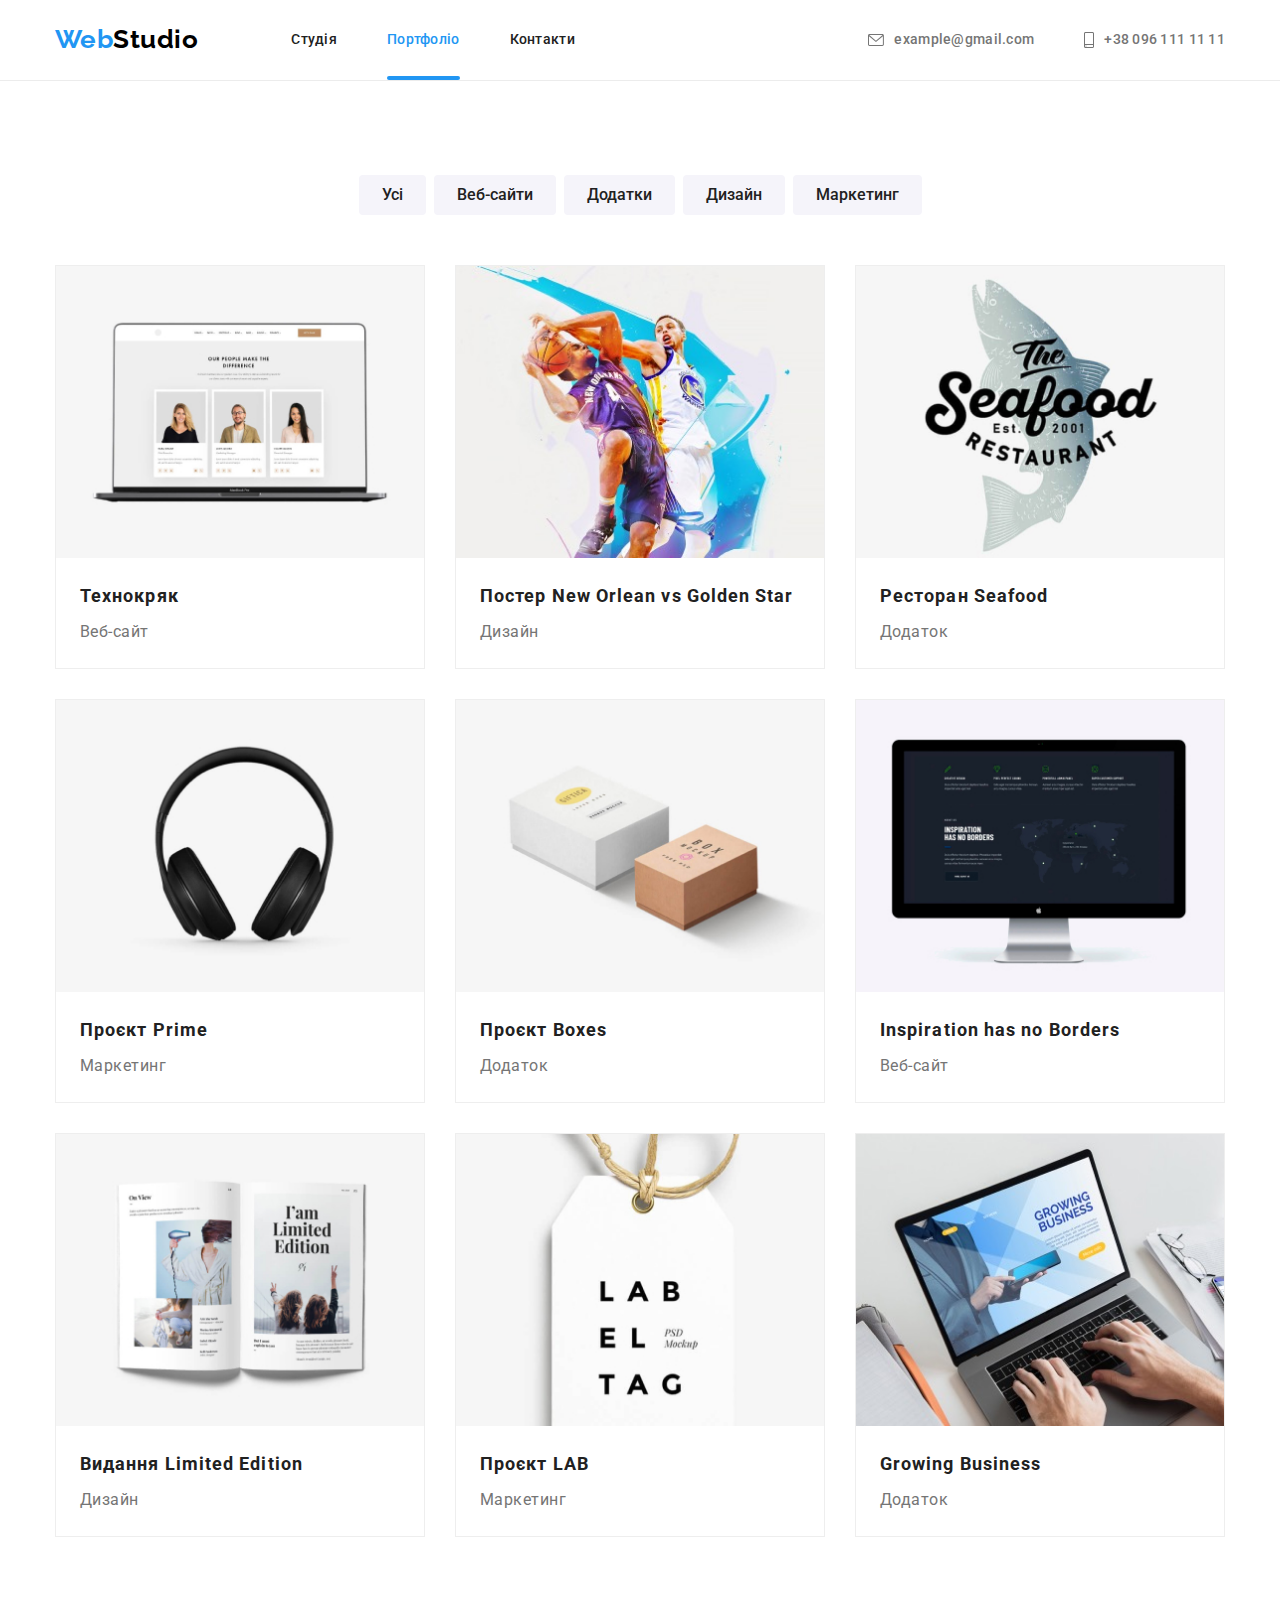
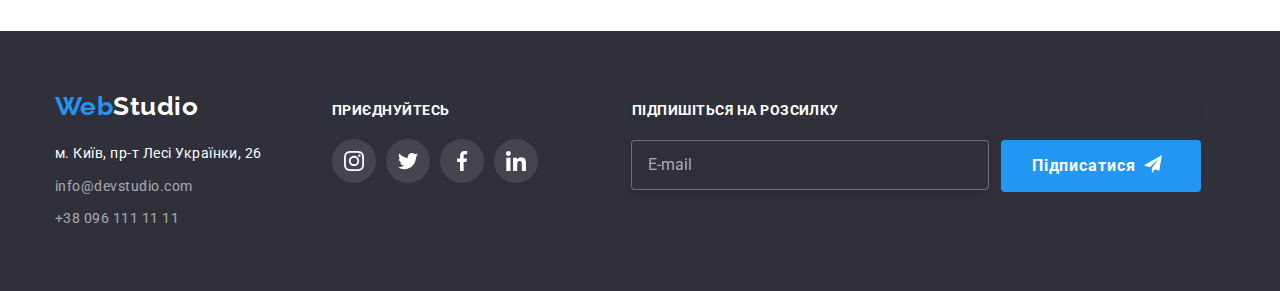
==== portfolio.html @ 4038b5e1 "#HM-7.0" ====
<!DOCTYPE html>
<html lang="uk">

<head>
    <meta charset="UTF-8">
    <meta http-equiv="X-UA-Compatible" content="IE=edge">
    <meta name="viewport" content="width=device-width, initial-scale=1.0">
    <title>Portfolio</title>
    <link rel="preconnect" href="https://fonts.googleapis.com"> 
<link rel="preconnect" href="https://fonts.gstatic.com" crossorigin> 
<link href="https://fonts.googleapis.com/css2?family=Raleway:wght@700&family=Roboto:wght@400;500;700;900&display=swap" rel="stylesheet">
<link rel="stylesheet" href="https://cdnjs.cloudflare.com/ajax/libs/modern-normalize/1.1.0/modern-normalize.min.css">
    <!-- <link rel="stylesheet" href="css/styles.css"> -->
    <link rel="stylesheet" href="./css/main.min.css">
</head>

<body class="page">
    <header class="header">
        <div class="container main-nav">
            <nav>
                <a class="logo" href="index.html"> <span class="logo-half">Web</span>Studio</a>
                <ul class="site-nav list">
                    <li class="item"><a class="link" href="index.html">Студія</a></li>
                    <li class="item"><a class="link current" href="portfolio.html">Портфоліо</a></li>
                    <li class="item"><a class="link" href="">Контакти</a></li>
                </ul>
            </nav>
    
            <ul class="contacts list">
                <li class="item"><a class="contacts-link" href="mailto:example@gmail.com">
                        <svg class="contacts-icon" width="16" height="12">
                            <use href="./images/icons.svg#icon-envelope"></use>
                        </svg>
                        example@gmail.com</a></li>
                <li class="item"><a class="contacts-link" href="tel:+380961111111">
                        <svg class="contacts-icon" width="10" height="16">
                            <use href="./images/icons.svg#icon-smartphone"></use>
                        </svg>
                        +38 096 111 11 11</a></li>
            </ul>
        </div>
    </header>

    <main>
        <section class="portfolio section">
            <div class="container">
            <h1>Портфоліо</h1>
            <ul class="portfolio-buttons list">
                <li class="item"><button class="button-item" type="button">Усі</button></li>
                <li class="item"><button class="button-item" type="button">Веб-сайти</button></li>
                <li class="item"><button class="button-item" type="button">Додатки</button></li>
                <li class="item"><button class="button-item" type="button">Дизайн</button></li>
                <li class="item"><button class="button-item" type="button">Маркетинг</button></li>
            </ul>

            <ul class="list section-portfolio">

                <li class="portfolio-flex">
                <div class="thumb">
                    <a class="portfolio-link" href=""><img src="images/portfolio/img.jpg" alt="Візуалізація макету" width="370" height="294"/>
                    </a>
                    <div class="product-content">
                        <p>Ресурс пропонує комплексні пропозиції з різним рівнем функціоналу та сервісів. Все це дозволить відвідувачу отримати
                    вичерпні відомості про компанію чи приватну особу.</p>
                    </div>
                </div>

                    <div class="portfolio-names">
                        <h2>Технокряк</h2>
                        <p>Веб-сайт</p>
                    </div> 
                </li>
                
                <li class="portfolio-flex">
                <div class="thumb">
                    <a class="portfolio-link" href=""><img src="images/portfolio/img-2.jpg" alt="Постер" width="370" height="294"/>
                    </a>
                    <div class="product-content">
                        <p>Lorem ipsum dolor, sit amet consectetur adipisicing elit. Quod, sed ullam. Deserunt facere ad consectetur iusto dignissimos totam libero asperiores.</p>
                    </div>
                </div>

                    <div class="portfolio-names">
                        <h2>Постер New Orlean vs Golden Star</h2>
                    <p>Дизайн</p> 
                    </div>
                </li>
                
                <li class="portfolio-flex">
                <div class="thumb">
                    <a class="portfolio-link" href=""><img src="images/portfolio/img-3.jpg" alt="Лейб Ресторану" width="370" height="294"/>
                    </a>
                    <div class="product-content">
                        <p>Lorem ipsum dolor, sit amet consectetur adipisicing elit. Quod, sed ullam. Deserunt facere ad consectetur iusto
                            dignissimos totam libero asperiores.</p>
                    </div>
                </div>

                        <div class="portfolio-names">
                        <h2>Ресторан Seafood</h2>
                        <p>Додаток</p> 
                    </div> 
                </li>
                
                <li class="portfolio-flex">
                <div class="thumb">
                    <a class="portfolio-link" href=""><img src="images/portfolio/img-4.jpg" alt="Навушники" width="370" height="294"/>
                    </a>
                    <div class="product-content">
                        <p>Lorem ipsum dolor, sit amet consectetur adipisicing elit. Quod, sed ullam. Deserunt facere ad consectetur iusto
                            dignissimos totam libero asperiores.</p>
                    </div>
                 </div>
                    
                        <div class="portfolio-names">
                        <h2>Проєкт Prime</h2>
                        <p>Маркетинг</p> 
                    </div> 
                </li>
                
                <li class="portfolio-flex">
                <div class="thumb">
                    <a class="portfolio-link" href=""><img src="images/portfolio/img-5.jpg" alt="Коробки" width="370" height="294"/>
                    </a>
                    <div class="product-content">
                        <p>Lorem ipsum dolor, sit amet consectetur adipisicing elit. Quod, sed ullam. Deserunt facere ad consectetur iusto
                            dignissimos totam libero asperiores.</p>
                    </div>
                </div>
                   
                        <div class="portfolio-names">
                        <h2>Проєкт Boxes</h2>
                        <p>Додаток</p> 
                    </div> 
                </li>
                
                <li class="portfolio-flex">
                <div class="thumb">
                    <a class="portfolio-link" href=""><img src="images/portfolio/img-6.jpg" alt="Макет сайту" width="370"  height="294"/>
                    </a>
                    <div class="product-content">
                        <p>Lorem ipsum dolor, sit amet consectetur adipisicing elit. Quod, sed ullam. Deserunt facere ad consectetur iusto
                            dignissimos totam libero asperiores.</p>
                    </div>
                </div>
                        <div class="portfolio-names">
                        <h2>Inspiration has no Borders</h2>
                        <p>Веб-сайт</p>
                    </div>  
                </li>
               
                <li class="portfolio-flex">
                <div class="thumb">
                    <a class="portfolio-link" href=""><img src="images/portfolio/img-7.jpg" alt="Розгорнута книга" width="370" height="294"/>
                    </a>
                    <div class="product-content">
                        <p>Lorem ipsum dolor, sit amet consectetur adipisicing elit. Quod, sed ullam. Deserunt facere ad consectetur iusto
                            dignissimos totam libero asperiores.</p>
                    </div>
                </div>

                        <div class="portfolio-names">
                        <h2>Видання Limited Edition</h2>
                        <p>Дизайн</p>
                    </div>           
                 </li>
                
                <li class="portfolio-flex">
                <div class="thumb">
                    <a class="portfolio-link" href=""><img src="images/portfolio/img-8.jpg" alt="Етикетка" width="370" height="294"/>
                    </a>
                    <div class="product-content">
                        <p>Lorem ipsum dolor, sit amet consectetur adipisicing elit. Quod, sed ullam. Deserunt facere ad consectetur iusto
                            dignissimos totam libero asperiores.</p>
                    </div>
                 </div>
                    
                        <div class="portfolio-names">
                        <h2>Проєкт LAB</h2>
                        <p>Маркетинг</p>
                    </div> 
                </li>
                
                <li class="portfolio-flex">
                <div class="thumb">
                    <a class="portfolio-link" href=""><img src="images/portfolio/img-9.jpg" alt="Ноутбук" width="370" height="294"/>
                    </a>
                    <div class="product-content">
                        <p>Lorem ipsum dolor, sit amet consectetur adipisicing elit. Quod, sed ullam. Deserunt facere ad consectetur iusto
                            dignissimos totam libero asperiores.</p>
                    </div>
                </div>

                        <div class="portfolio-names">
                        <h2>Growing Business</h2>
                        <p>Додаток</p>
                    </div> 
                </li>
            </ul>
            </div>
        </section>
    </main>

    <footer class="bottom">
        <div class="section-bottom container">
            <div>
                <a class="logo-bottom" href="index.html"> <span class="logo-half">Web</span>Studio</a>
                <address>
                    <ul class="contacts-bottom list">
                        <li>
                            <a href="https://goo.gl/maps/1T22P9cPpZgvF2Uz6" target="_blank" rel="noopener noreferrer"><span class="contacts-address">м. Київ, пр-т Лесі Українки, 26</span> </a>
                        </li>
    
                        <li class="address-link">
                            <a class="mail" href="mailto:info@devstudio.com">info@devstudio.com</a>
                        </li>
    
                        <li>
                            <a href="tel:+380961111111">+38 096 111 11 11</a>
                        </li>
                    </ul>
                </address>
            </div>
    
            <section class="join">
                <h2>ПРИЄДНУЙТЕСЬ</h2>
                <ul class="list join-list">
                    <li class="blabla"><a class="join-link" href="">
                            <svg class="join-icon" width="20" height="20">
                                <use href="./images/icons.svg#icon-instagram-1"></use>
                            </svg>
                        </a></li>
                    <li class="blabla"><a class="join-link" href="">
                            <svg class="join-icon" width="20" height="20">
                                <use href="./images/icons.svg#icon-twitter-1"></use>
                            </svg>
                        </a></li>
                    <li class="blabla"><a class="join-link" href="">
                            <svg class="join-icon" width="20" height="20">
                                <use href="./images/icons.svg#icon-facebook-1"></use>
                            </svg>
                        </a></li>
                    </a></li>
                    <li class="blabla"><a class="join-link" href="">
                            <svg class="join-icon" width="20" height="20">
                                <use href="./images/icons.svg#icon-linkedin-1"></use>
                            </svg>
                        </a></li>
                </ul>
            </section>

            <div>
                <form>
                    <div class="subscribe-field">
                        <label for="mail">Підпишіться на розсилку</label>
                        <div class="subscribe-list">
                            <input type="email" name="mail" id="mail" placeholder="E-mail" />
                            <button class="subscribe-button" type="submit">Підписатися</button>
                            <svg class="subscribe-icon" width="18" height="18">
                                <use href="./images/icons.svg#icon-send"></use>
                            </svg>
                        </div>
                    </div>
                </form>
            </div>
        </div>
    </footer>
    </body>
    
    </html>
---- css/styles.css ----
:root {
  --primary-text-color: #212121;
  --accent-text-color: #2196f3;
  --primary-white-color: #ffffff;
}

.page {
  color: var(--primary-text-color);

  font-family: Roboto, sans-serif;
  letter-spacing: 0.03em;
}

h1,
h2,
h3,
p,
ul {
  margin: 0;
  padding: 0;
}

img {
  display: block;
  height: auto;
  max-width: 100%;
}

.list {
  list-style: none;
}

.link {
  text-decoration: none;
}

.container {
  margin-left: auto;
  margin-right: auto;
  width: 1200px;
  padding-left: 15px;
  padding-right: 15px;
  /* outline: 2px solid tomato; */
}

.section {
  padding-top: 94px;
  padding-bottom: 94px;
}

/* header */
.header {
  border-bottom: 1px solid #ececec;
}

.main-nav {
  display: flex;
  /* align-items: center; */
}

/* лого */
.logo {
  color: #000000;
  text-decoration: none;

  font-family: Raleway, sans-serif;
  font-weight: 700;
  font-size: 26px;
  line-height: 1.2;

  transition-property: color;
  transition-duration: 250ms;
  transition-timing-function: cubic-bezier(0.4, 0, 0.2, 1);
}

.logo:hover,
.logo:focus {
  color: var(--accent-text-color);
}

.logo-half {
  color: var(--accent-text-color);
}

/* навігація */
nav {
  display: flex;
  align-items: center;
}

.site-nav {
  display: flex;
  margin-left: 93px;
}

.site-nav .item + .item {
  margin-left: 50px;
}

.site-nav .link {
  display: block;
  padding-top: 32px;
  padding-bottom: 32px;

  color: var(--primary-text-color);

  font-weight: 500;
  font-size: 14px;
  line-height: 1.1;
  letter-spacing: 0.02em;
  text-decoration: none;

  transition-property: color;
  transition-duration: 250ms;
  transition-timing-function: cubic-bezier(0.4, 0, 0.2, 1);
}

.site-nav .link:hover,
.site-nav .link:focus {
  color: var(--accent-text-color);
}

.link.current {
  color: var(--accent-text-color);
  position: relative;
}

.link.current::after {
  content: "";

  position: absolute;
  display: inline-block;

  top: 95%;
  left: 0%;

  width: 100%;
  height: 4px;
  border-radius: 4px;

  background-color: var(--accent-text-color);
}

/* контакти */
.contacts {
  display: flex;
  margin-left: auto;
  padding: 32px 0;
  /* padding-right: 0; */
}

.contacts .item + .item {
  margin-left: 50px;
}

.contacts a {
  color: #757575;
  text-decoration: none;

  font-weight: 500;
  font-size: 14px;
  line-height: 1.1;
  letter-spacing: 0.02em;

  transition-property: color;
  transition-duration: 250ms;
  transition-timing-function: cubic-bezier(0.4, 0, 0.2, 1);
}

.contacts a:hover,
.contacts a:focus {
  color: var(--accent-text-color);
}

.contacts-link {
  display: flex;
  align-items: center;
  color: #757575;

  transition-property: color;
  transition-duration: 250ms;
  transition-timing-function: cubic-bezier(0.4, 0, 0.2, 1);
}

.contacts-icon {
  fill: currentColor;
  margin-right: 10px;
}

.contacts-link:hover,
.contacts-link:focus {
  color: var(--accent-text-color);
}

/* ефективні рішення */
.solutions {
  background-image: linear-gradient(
      to right,
      rgba(47, 48, 58, 0.4),
      rgba(47, 48, 58, 0.4)
    ),
    url(../images/background.jpg);
  /* background-image: url(/images/background.jpg); */
  padding: 200px 0;
  max-width: 1600px;
  margin-left: auto;
  margin-right: auto;
}

.head-solution {
  color: var(--primary-white-color);

  font-weight: 900;
  font-size: 44px;
  line-height: 1.4;
  letter-spacing: 0.06em;
  text-transform: uppercase;
  text-align: center;

  margin-bottom: 30px;
}

.solution-button {
  margin: 0 auto;
  border: 1px solid transparent;
  border-radius: 4px;
  padding: 10px 32px;
  min-width: 216px;

  color: var(--primary-white-color);
  background-color: var(--accent-text-color);
  cursor: pointer;

  font-weight: 700;
  font-size: 16px;
  line-height: 1.9;
  display: flex;
  letter-spacing: 0.06em;

  transition-property: background-color;
  transition-duration: 250ms;
  transition-timing-function: cubic-bezier(0.4, 0, 0.2, 1);
}

.solution-button:hover,
.solution-button:focus {
  color: var(--accent-text-color);
  background-color: var(--primary-white-color);
}

/* переваги */
.advantages h2 {
  /* display: none;
  font-weight: 700;
  font-size: 36px;
  line-height: 1.2;
  text-align: center; */
  position: absolute;
  white-space: nowrap;
  width: 1px;
  height: 1px;
  overflow: hidden;
  border: 0;
  padding: 0;
  clip: rect(0 0 0 0);
  clip-path: inset(50%);
  margin: -1px;
}

.section-advantages {
  display: flex;
}

.section-advantages .items {
  width: 270px;
}

.section-advantages .items + .items {
  margin-left: 30px;
}

.section-advantages h3 {
  margin-top: 30px;
  margin-bottom: 10px;

  color: var(--primary-text-color);

  font-weight: 700;
  font-size: 14px;
  line-height: 1.1;
  text-transform: uppercase;
}

.section-advantages p {
  color: #757575;

  font-size: 14px;
  line-height: 1.7;
}

.advantages-list {
  display: flex;
  justify-content: center;
  align-items: center;

  height: 120px;
  width: 270px;

  background-color: #f5f4fa;

  border: 1px solid transparent;
  border-radius: 4px;
}

.advantages-icon {
  border: 1px solid transparent;
  border-radius: 4px;
  /* outline: 2px solid red; */
}

/* Чим ми займаємося */
.examples {
  padding-bottom: 94px;
}

.examples h2 {
  margin-bottom: 50px;

  font-weight: 700;
  font-size: 36px;
  line-height: 1.2;
  text-align: center;
}

.section-examples {
  display: flex;
}

.section-examples .item + .item {
  margin-left: 30px;
}

.section-examples .item {
  position: relative;
}

.examples-content {
  position: absolute;
  display: flex;
  align-items: center;
  justify-content: center;

  height: 70px;
  width: 370px;
  bottom: -12%;
  left: 50%;
  transform: translate(-50%, -50%);

  font-weight: 700;
  font-size: 14px;
  line-height: 1.14;
  text-align: center;
  text-transform: uppercase;
  color: var(--primary-white-color);
  background: rgba(47, 48, 58, 0.8);
}

/* команда */

.team {
  background-color: #f5f4fa;
}

.team h2 {
  margin-bottom: 50px;

  font-weight: 700;
  font-size: 36px;
  line-height: 1.2;
  text-align: center;
}

.section-team {
  display: flex;
  justify-content: space-between;
}

.section-team .item {
  background-color: var(--primary-white-color);
  box-shadow: 0px 1px 3px rgba(0, 0, 0, 0.12), 0px 1px 1px rgba(0, 0, 0, 0.14),
    0px 2px 1px rgba(0, 0, 0, 0.2);
  border-radius: 0px 0px 4px 4px;
}

.team-names {
  margin: 30px 0;
}

.section-team h3 {
  /* margin-top: 30px; */
  margin-bottom: 10px;

  color: var(--primary-text-color);

  font-weight: 500;
  font-size: 16px;
  line-height: 1.2;
  text-align: center;
}

.section-team p {
  color: #757575;

  font-size: 16px;
  line-height: 1.2;
  text-align: center;
}

.team-social {
  display: flex;
  margin-top: 16px;
  margin-bottom: 30px;
  margin-left: 32px;
  margin-right: 32px;
}

.team-link {
  color: #afb1b8;

  height: 44px;
  width: 44px;

  display: flex;
  justify-content: center;
  align-items: center;

  border-radius: 50%;

  transition-property: background-color, color;
  transition-duration: 250ms;
  transition-timing-function: cubic-bezier(0.4, 0, 0.2, 1);
}

.team-icon {
  fill: currentColor;
}

.team-link:hover,
.team-link:focus {
  color: var(--primary-white-color);
  background-color: var(--accent-text-color);
}

.team-social .items + .items {
  margin-left: 10px;
}

/* клієнти */
.clients h2 {
  color: var(--primary-text-color);
  font-size: 36px;
  line-height: 1.16;
  text-align: center;

  margin-bottom: 50px;
}

.clients-list {
  display: flex;
  justify-content: center;
}

.clients-list .items {
  display: flex;
  align-items: center;
}

.clients-list .items + .items {
  margin-left: 30px;
}

.clients-link {
  width: 170px;
  height: 92px;

  display: flex;
  justify-content: center;
  align-items: center;

  color: #afb1b8;
  border: 1px solid #afb1b8;
  border-radius: 4px;

  transition-property: background-color, color, border;
  transition-duration: 250ms;
  transition-timing-function: cubic-bezier(0.4, 0, 0.2, 1);
}

.clients-icon {
  fill: currentColor;
}

.clients-link:hover,
.clients-link:focus {
  color: var(--accent-text-color);
  border: 1px solid var(--accent-text-color);
  border-radius: 4px;
}

/* Підвал */
.bottom {
  background-color: #2f303a;
  padding: 60px 0;
}

.section-bottom {
  display: flex;
  align-items: baseline;
}

/* лого-підвал */
.logo-bottom {
  display: inline-block;
  margin-bottom: 20px;

  color: var(--primary-white-color);
  text-decoration: none;

  font-family: Raleway, sans-serif;
  font-weight: 700;
  font-size: 26px;
  line-height: 1.2;

  transition-property: color;
  transition-duration: 250ms;
  transition-timing-function: cubic-bezier(0.4, 0, 0.2, 1);
}

.logo-bottom:hover,
.logo-bottom:focus {
  color: var(--accent-text-color);
}

.logo-half {
  color: var(--accent-text-color);
}

/* контакти-підвал */
.contacts-bottom a {
  color: rgba(255, 255, 255, 0.6);
  text-decoration: none;
  font-style: normal;

  font-size: 14px;
  line-height: 1.7;

  transition-property: color;
  transition-duration: 250ms;
  transition-timing-function: cubic-bezier(0.4, 0, 0.2, 1);
}

.contacts-bottom a:hover,
.contacts-bottom a:focus {
  color: var(--accent-text-color);
}

.contacts-address {
  color: var(--primary-white-color);

  transition-property: color;
  transition-duration: 250ms;
  transition-timing-function: cubic-bezier(0.4, 0, 0.2, 1);
}

.contacts-address:hover,
.contacts-address:focus {
  color: var(--accent-text-color);
}

.address-link {
  margin: 9px 0;
}

.contacts-bottom .mail {
  margin: 9px 0;
}

.join {
  margin-left: 70px;
}

.join h2 {
  color: var(--primary-white-color);
  font-size: 14px;
  line-height: 1.14;
}

.join-list {
  display: flex;
  margin-top: 20px;
}

.join-list .blabla + .blabla {
  margin-left: 10px;
}

.join-link {
  color: var(--primary-white-color);

  height: 44px;
  width: 44px;

  display: flex;
  justify-content: center;
  align-items: center;

  border-radius: 50%;

  background: rgba(255, 255, 255, 0.1);

  transition-property: background-color;
  transition-duration: 250ms;
  transition-timing-function: cubic-bezier(0.4, 0, 0.2, 1);
}

.join-icon {
  fill: currentColor;
}

.join-link:hover,
.join-link:focus {
  background-color: var(--accent-text-color);
}

.subscribe-field {
  /* position: relative; */
  display: flex;
  flex-direction: column;
  margin-left: 93px;
}

.subscribe-field label {
  font-weight: 700;
  font-size: 14px;
  line-height: 1.14;
  text-transform: uppercase;

  color: #ffffff;

  border: 1px solid rgba(33, 33, 33, 0.2);
  border-radius: 4px;

  margin-bottom: 20px;
}

.subscribe-field input {
  width: 358px;
  height: 50px;

  padding-left: 16px;

  border: 1px solid rgba(255, 255, 255, 0.3);
  filter: drop-shadow(0px 4px 4px rgba(0, 0, 0, 0.15));
  border-radius: 4px;

  color: var(--primary-white-color);
  background-color: #2f303a;

  transition: border 250ms cubic-bezier(0.4, 0, 0.2, 1);
}

.subscribe-field input::placeholder {
  font-size: 16px;
  line-height: 1.25;

  color: rgba(255, 255, 255, 0.6);
}

.subscribe-field input:focus {
  border: 1px solid var(--accent-text-color);
}

.subscribe-list {
  position: relative;
  display: flex;
}

.subscribe-list button {
  margin-left: 12px;
}

.subscribe-button {
  padding-left: 28px;
  padding-top: 10px;
  padding-right: 62px;
  padding-bottom: 10px;

  min-width: 200px;

  border: 1px solid transparent;
  border-radius: 4px;

  color: var(--primary-white-color);
  background-color: var(--accent-text-color);
  cursor: pointer;

  font-weight: 700;
  font-size: 16px;
  line-height: 1.88;
  letter-spacing: 0.06em;
}

.subscribe-icon {
  position: absolute;
  left: 90%;
  top: 30%;

  fill: var(--primary-white-color);
}

/* Портфоліо */

.portfolio h1 {
  position: absolute;
  white-space: nowrap;
  width: 1px;
  height: 1px;
  overflow: hidden;
  border: 0;
  padding: 0;
  clip: rect(0 0 0 0);
  clip-path: inset(50%);
  margin: -1px;
}

/* кнопки */
.portfolio-buttons {
  display: flex;
  margin-bottom: 50px;
  justify-content: center;
}

.button-item {
  display: flex;
  border: 1px solid transparent;
  border-radius: 4px;
  padding: 6px 22px;

  color: var(--primary-text-color);
  background-color: #f5f4fa;
  cursor: pointer;

  font-family: inherit;
  font-weight: 500;
  font-size: 16px;
  line-height: 1.6;

  transition-property: background-color, color, box-shadow;
  transition-duration: 250ms;
  transition-timing-function: cubic-bezier(0.4, 0, 0.2, 1);
}

.portfolio-buttons .item + .item {
  margin-left: 8px;
}

.button-item:hover,
.button-item:focus {
  background-color: var(--accent-text-color);
  color: var(--primary-white-color);

  box-shadow: 0px 3px 1px rgba(0, 0, 0, 0.1), 0px 1px 2px rgba(0, 0, 0, 0.08),
    0px 2px 2px rgba(0, 0, 0, 0.12);
}

/* лого */
.section-portfolio {
  display: flex;
  flex-wrap: wrap;
}

.portfolio-flex {
  /* display: block; */
  /* position: relative; */
  border: 1px solid #eeeeee;
  margin-right: 30px;
  margin-bottom: 30px;
  width: 370px;
  height: 404px;

  transition-property: box-shadow;
  transition-duration: 250ms;
  transition-timing-function: cubic-bezier(0.4, 0, 0.2, 1);
}

.portfolio-flex:hover,
.portfolio-flex:focus {
  box-shadow: 0px 1px 1px rgba(0, 0, 0, 0.12), 0px 4px 4px rgba(0, 0, 0, 0.06),
    1px 4px 6px rgba(0, 0, 0, 0.16);
}

.portfolio-flex:nth-child(3n) {
  margin-right: 0;
}

.portfolio-flex:nth-child(n + 7) {
  margin-bottom: 0;
}

.portfolio-names {
  padding: 20px 24px;
}

.section-portfolio h2 {
  margin-bottom: 4px;

  color: var(--primary-text-color);

  font-weight: 700;
  font-size: 18px;
  line-height: 2;
  letter-spacing: 0.06em;
}

.section-portfolio p {
  color: #757575;

  font-size: 16px;
  line-height: 1.8;
}

.thumb {
  position: relative;
  overflow: hidden;
}

.thumb::before {
  content: "";
  position: absolute;
  /* display: inline-block;    */
  width: 100%;
  height: 100%;
  background-color: rgba(33, 150, 243, 0.9);
  opacity: 0;

  transform: translateY(100%);

  transition-property: opacity, transform;
  transition-duration: 250ms;
  transition-timing-function: cubic-bezier(0.4, 0, 0.2, 1);
}

.portfolio-flex:hover .thumb:before,
.portfolio-flex:focus .thumb:before {
  opacity: 1;
  transform: translateY(0);
}

.product-content {
  position: absolute;

  font-size: 18px;
  line-height: 1.55;

  height: 168px;
  width: 322px;
  top: 50%;
  left: 50%;
  transform: translate(-50%, 120%);

  /* opacity: 0; */

  transition-property: opacity, transform;
  transition-duration: 250ms;
  transition-timing-function: cubic-bezier(0.4, 0, 0.2, 1);
}

.product-content p {
  color: var(--primary-white-color);
}

.portfolio-flex:hover .product-content,
.portfolio-flex:focus .product-content {
  opacity: 1;
  transform: translate(-50%, -50%);
}

/* бекдроп + модалка */

.backdrop {
  position: fixed;
  top: 0;
  left: 0;
  width: 100%;
  height: 100%;
  background-color: rgba(0, 0, 0, 0.2);
  /* background-color: red; */
  opacity: 1;

  transition: opacity 250ms cubic-bezier(0.4, 0, 0.2, 1);
}

.backdrop.is-hidden {
  opacity: 0;
  pointer-events: none;
}

.modal {
  position: absolute;
  top: 50%;
  left: 50%;
  transform: translate(-50%, -50%);

  max-height: 581px;
  max-width: 528px;

  box-shadow: 0px 1px 3px rgba(0, 0, 0, 0.12), 0px 1px 1px rgba(0, 0, 0, 0.14),
    0px 2px 1px rgba(0, 0, 0, 0.2);

  background-color: #fff;
  /* background-color: red; */

  border-radius: 4px;
}

.close-button {
  position: absolute;
  top: 0;
  right: 0;
  margin-top: 8px;
  margin-right: 8px;
  display: flex;
  justify-content: center;
  align-items: center;

  height: 30px;
  width: 30px;

  border: 1px solid rgba(0, 0, 0, 0.1);
  border-radius: 50%;

  background-color: var(--primary-white-color);
  color: var(--primary-text-color);

  cursor: pointer;

  transition: color 250ms cubic-bezier(0.4, 0, 0.2, 1);
}

.close-icon {
  fill: currentColor;
}

.close-button:hover,
.close-button:focus {
  color: var(--accent-text-color);
}

textarea {
  resize: none;
}

.modal h2 {
  font-size: 20px;
  line-height: 1.15;
  text-align: center;

  color: #212121;

  margin-left: 40px;
  margin-right: 40px;
  margin-top: 40px;
  margin-bottom: 12px;
}

.form {
  height: 342px;
  width: 448px;
  margin-left: 40px;
  margin-right: 40px;
  margin-bottom: 20px;
}

.form-field {
  position: relative;
  display: flex;
  flex-direction: column;
  margin-bottom: 10px;
}

.form-input {
  height: 40px;

  padding-left: 42px;

  border: 1px solid rgba(33, 33, 33, 0.2);
  border-radius: 4px;

  transition: border 250ms cubic-bezier(0.4, 0, 0.2, 1);
}

.form-input:focus {
  border: 1px solid var(--accent-text-color);
}

.form-field label {
  font-weight: 400;
  font-size: 12px;
  line-height: 1.16;
  letter-spacing: 0.01em;

  margin-bottom: 5px;

  color: #757575;
}

.form-label {
  font-weight: 400;
  font-size: 12px;
  line-height: 1.16;
  letter-spacing: 0.01em;

  margin-bottom: 5px;

  color: #757575;
}

/* .form-field input {
  height: 40px;

  padding-left: 42px;

  border: 1px solid rgba(33, 33, 33, 0.2);
  border-radius: 4px;
} */

.form-textarea {
  height: 120px;

  font-size: 12px;

  padding-left: 16px;
  padding-top: 12px;

  border: 1px solid rgba(33, 33, 33, 0.2);
  border-radius: 4px;

  transition: border 250ms cubic-bezier(0.4, 0, 0.2, 1);
}

.form-textarea::placeholder {
  font-size: 12px;
  line-height: 1.16;
  letter-spacing: 0.01em;

  color: rgba(117, 117, 117, 0.5);
}

.form-textarea:focus {
  border: 1px solid var(--accent-text-color);
}

.policy {
  display: flex;
  align-items: center;

  margin-left: 54px;
  margin-right: 50px;
  margin-top: 20px;
  margin-bottom: 30px;

  max-height: 20px;

  font-size: 14px;
  line-height: 1.71;

  color: #757575;
}

.policy-input {
  position: absolute;
  width: 1px;
  height: 1px;
  margin: -1px;
  border: 0;
  padding: 0;
  clip: rect(0 0 0 0);
  overflow: hidden;
}

.input-icon {
  margin-right: 8px;

  border: 2px solid var(--primary-text-color);
  border-radius: 4px;
}

.policy-input:checked + .input-icon {
  background-color: var(--accent-text-color);
  border: transparent;
}

.details {
  color: var(--accent-text-color);
  margin-left: 5px;
}

/* .checkbox-img {
  display: block;
  margin-right: 8px;

  height: 15px;
  width: 16px;
  border: 2px solid var(--primary-text-color);
  border-radius: 4px;
}

.policy-input:checked + .checkbox-img {
  border-color: transparent;

  background-image: url("../images/check.svg");
  background-color: var(--accent-text-color);
  background-size: contain;
  background-origin: border-box;
} */

.send-button {
  display: flex;
  margin-bottom: 40px;
  margin-left: 164px;
  margin-right: 164px;
  padding: 10px 52px;
  min-width: 200px;

  border: 1px solid transparent;
  border-radius: 4px;

  color: var(--primary-white-color);
  background-color: var(--accent-text-color);
  cursor: pointer;

  font-weight: 700;
  font-size: 16px;
  line-height: 1.9;
  letter-spacing: 0.06em;

  box-shadow: 0px 4px 4px rgba(0, 0, 0, 0.15);
}

.form-icon {
  fill: var(--primary-text-color);

  position: absolute;
  bottom: 12px;
  left: 12px;

  transition: fill 250ms cubic-bezier(0.4, 0, 0.2, 1);
}
/* .form-input:focus ~ .form-icon {
  fill: var(--accent-text-color);
} */

.form-field:focus-within .form-icon {
  fill: var(--accent-text-color);
}
---- css/main.min.css ----
:root{--primary-text-color: #212121;--accent-text-color: #2196f3;--primary-white-color: #ffffff}.page{color:var(--primary-text-color);font-family:Roboto,sans-serif;letter-spacing:.03em}h1,h2,h3,p,ul{margin:0;padding:0}img{display:block;height:auto;max-width:100%}.list{list-style:none}.link{text-decoration:none}.container{margin-left:auto;margin-right:auto;width:1200px;padding-left:15px;padding-right:15px}.section{padding-top:94px;padding-bottom:94px}.header{border-bottom:1px solid #ececec}.main-nav{display:flex}.logo{color:#000;text-decoration:none;font-family:Raleway,sans-serif;font-weight:700;font-size:26px;line-height:1.2;transition-property:color;transition-duration:250ms;transition-timing-function:cubic-bezier(0.4, 0, 0.2, 1)}.logo:hover,.logo:focus{color:var(--accent-text-color)}.logo-half{color:var(--accent-text-color)}nav{display:flex;align-items:center}.site-nav{display:flex;margin-left:93px}.site-nav .item+.item{margin-left:50px}.site-nav .link{display:block;padding-top:32px;padding-bottom:32px;color:var(--primary-text-color);font-weight:500;font-size:14px;line-height:1.1;letter-spacing:.02em;text-decoration:none;transition-property:color;transition-duration:250ms;transition-timing-function:cubic-bezier(0.4, 0, 0.2, 1)}.site-nav .link:hover,.site-nav .link:focus{color:var(--accent-text-color)}.link.current{color:var(--accent-text-color);position:relative}.link.current::after{content:"";position:absolute;display:inline-block;top:95%;left:0%;width:100%;height:4px;border-radius:4px;background-color:var(--accent-text-color)}.contacts{display:flex;margin-left:auto;padding:32px 0}.contacts .item+.item{margin-left:50px}.contacts a{color:#757575;text-decoration:none;font-weight:500;font-size:14px;line-height:1.1;letter-spacing:.02em;transition-property:color;transition-duration:250ms;transition-timing-function:cubic-bezier(0.4, 0, 0.2, 1)}.contacts a:hover,.contacts a:focus{color:var(--accent-text-color)}.contacts-link{display:flex;align-items:center;color:#757575;transition-property:color;transition-duration:250ms;transition-timing-function:cubic-bezier(0.4, 0, 0.2, 1)}.contacts-icon{fill:currentColor;margin-right:10px}.contacts-link:hover,.contacts-link:focus{color:var(--accent-text-color)}.solutions{background-image:linear-gradient(to right, rgba(47, 48, 58, 0.4), rgba(47, 48, 58, 0.4)),url(../images/background.jpg);padding:200px 0;max-width:1600px;margin-left:auto;margin-right:auto}.head-solution{color:var(--primary-white-color);font-weight:900;font-size:44px;line-height:1.4;letter-spacing:.06em;text-transform:uppercase;text-align:center;margin-bottom:30px}.solution-button{margin:0 auto;border:1px solid rgba(0,0,0,0);border-radius:4px;padding:10px 32px;min-width:216px;color:var(--primary-white-color);background-color:var(--accent-text-color);cursor:pointer;font-weight:700;font-size:16px;line-height:1.9;display:flex;letter-spacing:.06em;transition-property:background-color;transition-duration:250ms;transition-timing-function:cubic-bezier(0.4, 0, 0.2, 1)}.solution-button:hover,.solution-button:focus{color:var(--accent-text-color);background-color:var(--primary-white-color)}.advantages h2{position:absolute;white-space:nowrap;width:1px;height:1px;overflow:hidden;border:0;padding:0;clip:rect(0 0 0 0);-webkit-clip-path:inset(50%);clip-path:inset(50%);margin:-1px}.section-advantages{display:flex}.section-advantages .items{width:270px}.section-advantages .items+.items{margin-left:30px}.section-advantages h3{margin-top:30px;margin-bottom:10px;color:var(--primary-text-color);font-weight:700;font-size:14px;line-height:1.1;text-transform:uppercase}.section-advantages p{color:#757575;font-size:14px;line-height:1.7}.advantages-list{display:flex;justify-content:center;align-items:center;height:120px;width:270px;background-color:#f5f4fa;border:1px solid rgba(0,0,0,0);border-radius:4px}.advantages-icon{border:1px solid rgba(0,0,0,0);border-radius:4px}.examples{padding-bottom:94px}.examples h2{margin-bottom:50px;font-weight:700;font-size:36px;line-height:1.2;text-align:center}.section-examples{display:flex}.section-examples .item+.item{margin-left:30px}.section-examples .item{position:relative}.examples-content{position:absolute;display:flex;align-items:center;justify-content:center;height:70px;width:370px;bottom:-12%;left:50%;transform:translate(-50%, -50%);font-weight:700;font-size:14px;line-height:1.14;text-align:center;text-transform:uppercase;color:var(--primary-white-color);background:rgba(47,48,58,.8)}.team{background-color:#f5f4fa}.team h2{margin-bottom:50px;font-weight:700;font-size:36px;line-height:1.2;text-align:center}.section-team{display:flex;justify-content:space-between}.section-team .item{background-color:var(--primary-white-color);box-shadow:0px 1px 3px rgba(0,0,0,.12),0px 1px 1px rgba(0,0,0,.14),0px 2px 1px rgba(0,0,0,.2);border-radius:0px 0px 4px 4px}.team-names{margin:30px 0}.section-team h3{margin-bottom:10px;color:var(--primary-text-color);font-weight:500;font-size:16px;line-height:1.2;text-align:center}.section-team p{color:#757575;font-size:16px;line-height:1.2;text-align:center}.team-social{display:flex;margin-top:16px;margin-bottom:30px;margin-left:32px;margin-right:32px}.team-link{color:#afb1b8;height:44px;width:44px;display:flex;justify-content:center;align-items:center;border-radius:50%;transition-property:background-color,color;transition-duration:250ms;transition-timing-function:cubic-bezier(0.4, 0, 0.2, 1)}.team-icon{fill:currentColor}.team-link:hover,.team-link:focus{color:var(--primary-white-color);background-color:var(--accent-text-color)}.team-social .items+.items{margin-left:10px}.clients h2{color:var(--primary-text-color);font-size:36px;line-height:1.16;text-align:center;margin-bottom:50px}.clients-list{display:flex;justify-content:center}.clients-list .items{display:flex;align-items:center}.clients-list .items+.items{margin-left:30px}.clients-link{width:170px;height:92px;display:flex;justify-content:center;align-items:center;color:#afb1b8;border:1px solid #afb1b8;border-radius:4px;transition-property:background-color,color,border;transition-duration:250ms;transition-timing-function:cubic-bezier(0.4, 0, 0.2, 1)}.clients-icon{fill:currentColor}.clients-link:hover,.clients-link:focus{color:var(--accent-text-color);border:1px solid var(--accent-text-color);border-radius:4px}.bottom{background-color:#2f303a;padding:60px 0}.section-bottom{display:flex;align-items:baseline}.logo-bottom{display:inline-block;margin-bottom:20px;color:var(--primary-white-color);text-decoration:none;font-family:Raleway,sans-serif;font-weight:700;font-size:26px;line-height:1.2;transition-property:color;transition-duration:250ms;transition-timing-function:cubic-bezier(0.4, 0, 0.2, 1)}.logo-bottom:hover,.logo-bottom:focus{color:var(--accent-text-color)}.logo-half{color:var(--accent-text-color)}.contacts-bottom a{color:rgba(255,255,255,.6);text-decoration:none;font-style:normal;font-size:14px;line-height:1.7;transition-property:color;transition-duration:250ms;transition-timing-function:cubic-bezier(0.4, 0, 0.2, 1)}.contacts-bottom a:hover,.contacts-bottom a:focus{color:var(--accent-text-color)}.contacts-address{color:var(--primary-white-color);transition-property:color;transition-duration:250ms;transition-timing-function:cubic-bezier(0.4, 0, 0.2, 1)}.contacts-address:hover,.contacts-address:focus{color:var(--accent-text-color)}.address-link{margin:9px 0}.contacts-bottom .mail{margin:9px 0}.join{margin-left:70px}.join h2{color:var(--primary-white-color);font-size:14px;line-height:1.14}.join-list{display:flex;margin-top:20px}.join-list .blabla+.blabla{margin-left:10px}.join-link{color:var(--primary-white-color);height:44px;width:44px;display:flex;justify-content:center;align-items:center;border-radius:50%;background:rgba(255,255,255,.1);transition-property:background-color;transition-duration:250ms;transition-timing-function:cubic-bezier(0.4, 0, 0.2, 1)}.join-icon{fill:currentColor}.join-link:hover,.join-link:focus{background-color:var(--accent-text-color)}.subscribe-field{display:flex;flex-direction:column;margin-left:93px}.subscribe-field label{font-weight:700;font-size:14px;line-height:1.14;text-transform:uppercase;color:#fff;border:1px solid rgba(33,33,33,.2);border-radius:4px;margin-bottom:20px}.subscribe-field input{width:358px;height:50px;padding-left:16px;border:1px solid rgba(255,255,255,.3);filter:drop-shadow(0px 4px 4px rgba(0, 0, 0, 0.15));border-radius:4px;color:var(--primary-white-color);background-color:#2f303a;transition:border 250ms cubic-bezier(0.4, 0, 0.2, 1)}.subscribe-field input::-moz-placeholder{font-size:16px;line-height:1.25;color:rgba(255,255,255,.6)}.subscribe-field input:-ms-input-placeholder{font-size:16px;line-height:1.25;color:rgba(255,255,255,.6)}.subscribe-field input::placeholder{font-size:16px;line-height:1.25;color:rgba(255,255,255,.6)}.subscribe-field input:focus{border:1px solid var(--accent-text-color)}.subscribe-list{position:relative;display:flex}.subscribe-list button{margin-left:12px}.subscribe-button{padding-left:28px;padding-top:10px;padding-right:62px;padding-bottom:10px;min-width:200px;border:1px solid rgba(0,0,0,0);border-radius:4px;color:var(--primary-white-color);background-color:var(--accent-text-color);cursor:pointer;font-weight:700;font-size:16px;line-height:1.88;letter-spacing:.06em}.subscribe-icon{position:absolute;left:90%;top:30%;fill:var(--primary-white-color)}.portfolio h1{position:absolute;white-space:nowrap;width:1px;height:1px;overflow:hidden;border:0;padding:0;clip:rect(0 0 0 0);-webkit-clip-path:inset(50%);clip-path:inset(50%);margin:-1px}.portfolio-buttons{display:flex;margin-bottom:50px;justify-content:center}.button-item{display:flex;border:1px solid rgba(0,0,0,0);border-radius:4px;padding:6px 22px;color:var(--primary-text-color);background-color:#f5f4fa;cursor:pointer;font-family:inherit;font-weight:500;font-size:16px;line-height:1.6;transition-property:background-color,color,box-shadow;transition-duration:250ms;transition-timing-function:cubic-bezier(0.4, 0, 0.2, 1)}.portfolio-buttons .item+.item{margin-left:8px}.button-item:hover,.button-item:focus{background-color:var(--accent-text-color);color:var(--primary-white-color);box-shadow:0px 3px 1px rgba(0,0,0,.1),0px 1px 2px rgba(0,0,0,.08),0px 2px 2px rgba(0,0,0,.12)}.section-portfolio{display:flex;flex-wrap:wrap}.portfolio-flex{border:1px solid #eee;margin-right:30px;margin-bottom:30px;width:370px;height:404px;transition-property:box-shadow;transition-duration:250ms;transition-timing-function:cubic-bezier(0.4, 0, 0.2, 1)}.portfolio-flex:hover,.portfolio-flex:focus{box-shadow:0px 1px 1px rgba(0,0,0,.12),0px 4px 4px rgba(0,0,0,.06),1px 4px 6px rgba(0,0,0,.16)}.portfolio-flex:nth-child(3n){margin-right:0}.portfolio-flex:nth-child(n+7){margin-bottom:0}.portfolio-names{padding:20px 24px}.section-portfolio h2{margin-bottom:4px;color:var(--primary-text-color);font-weight:700;font-size:18px;line-height:2;letter-spacing:.06em}.section-portfolio p{color:#757575;font-size:16px;line-height:1.8}.thumb{position:relative;overflow:hidden}.thumb::before{content:"";position:absolute;width:100%;height:100%;background-color:rgba(33,150,243,.9);opacity:0;transform:translateY(100%);transition-property:opacity,transform;transition-duration:250ms;transition-timing-function:cubic-bezier(0.4, 0, 0.2, 1)}.portfolio-flex:hover .thumb:before,.portfolio-flex:focus .thumb:before{opacity:1;transform:translateY(0)}.product-content{position:absolute;font-size:18px;line-height:1.55;height:168px;width:322px;top:50%;left:50%;transform:translate(-50%, 120%);transition-property:opacity,transform;transition-duration:250ms;transition-timing-function:cubic-bezier(0.4, 0, 0.2, 1)}.product-content p{color:var(--primary-white-color)}.portfolio-flex:hover .product-content,.portfolio-flex:focus .product-content{opacity:1;transform:translate(-50%, -50%)}.backdrop{position:fixed;top:0;left:0;width:100%;height:100%;background-color:rgba(0,0,0,.2);opacity:1;transition:opacity 250ms cubic-bezier(0.4, 0, 0.2, 1)}.backdrop.is-hidden{opacity:0;pointer-events:none}.modal{position:absolute;top:50%;left:50%;transform:translate(-50%, -50%);max-height:581px;max-width:528px;box-shadow:0px 1px 3px rgba(0,0,0,.12),0px 1px 1px rgba(0,0,0,.14),0px 2px 1px rgba(0,0,0,.2);background-color:#fff;border-radius:4px}.close-button{position:absolute;top:0;right:0;margin-top:8px;margin-right:8px;display:flex;justify-content:center;align-items:center;height:30px;width:30px;border:1px solid rgba(0,0,0,.1);border-radius:50%;background-color:var(--primary-white-color);color:var(--primary-text-color);cursor:pointer;transition:color 250ms cubic-bezier(0.4, 0, 0.2, 1)}.close-icon{fill:currentColor}.close-button:hover,.close-button:focus{color:var(--accent-text-color)}textarea{resize:none}.modal h2{font-size:20px;line-height:1.15;text-align:center;color:#212121;margin-left:40px;margin-right:40px;margin-top:40px;margin-bottom:12px}.form{height:342px;width:448px;margin-left:40px;margin-right:40px;margin-bottom:20px}.form-field{position:relative;display:flex;flex-direction:column;margin-bottom:10px}.form-input{height:40px;padding-left:42px;border:1px solid rgba(33,33,33,.2);border-radius:4px;transition:border 250ms cubic-bezier(0.4, 0, 0.2, 1)}.form-input:focus{border:1px solid var(--accent-text-color)}.form-field label{font-weight:400;font-size:12px;line-height:1.16;letter-spacing:.01em;margin-bottom:5px;color:#757575}.form-label{font-weight:400;font-size:12px;line-height:1.16;letter-spacing:.01em;margin-bottom:5px;color:#757575}.form-textarea{height:120px;font-size:12px;padding-left:16px;padding-top:12px;border:1px solid rgba(33,33,33,.2);border-radius:4px;transition:border 250ms cubic-bezier(0.4, 0, 0.2, 1)}.form-textarea::-moz-placeholder{font-size:12px;line-height:1.16;letter-spacing:.01em;color:rgba(117,117,117,.5)}.form-textarea:-ms-input-placeholder{font-size:12px;line-height:1.16;letter-spacing:.01em;color:rgba(117,117,117,.5)}.form-textarea::placeholder{font-size:12px;line-height:1.16;letter-spacing:.01em;color:rgba(117,117,117,.5)}.form-textarea:focus{border:1px solid var(--accent-text-color)}.policy{display:flex;align-items:center;margin-left:54px;margin-right:50px;margin-top:20px;margin-bottom:30px;max-height:20px;font-size:14px;line-height:1.71;color:#757575}.policy-input{position:absolute;width:1px;height:1px;margin:-1px;border:0;padding:0;clip:rect(0 0 0 0);overflow:hidden}.input-icon{margin-right:8px;border:2px solid var(--primary-text-color);border-radius:4px}.policy-input:checked+.input-icon{background-color:var(--accent-text-color);border:rgba(0,0,0,0)}.details{color:var(--accent-text-color);margin-left:5px}.send-button{display:flex;margin-bottom:40px;margin-left:164px;margin-right:164px;padding:10px 52px;min-width:200px;border:1px solid rgba(0,0,0,0);border-radius:4px;color:var(--primary-white-color);background-color:var(--accent-text-color);cursor:pointer;font-weight:700;font-size:16px;line-height:1.9;letter-spacing:.06em;box-shadow:0px 4px 4px rgba(0,0,0,.15)}.form-icon{fill:var(--primary-text-color);position:absolute;bottom:12px;left:12px;transition:fill 250ms cubic-bezier(0.4, 0, 0.2, 1)}.form-field:focus-within .form-icon{fill:var(--accent-text-color)}/*# sourceMappingURL=main.min.css.map */
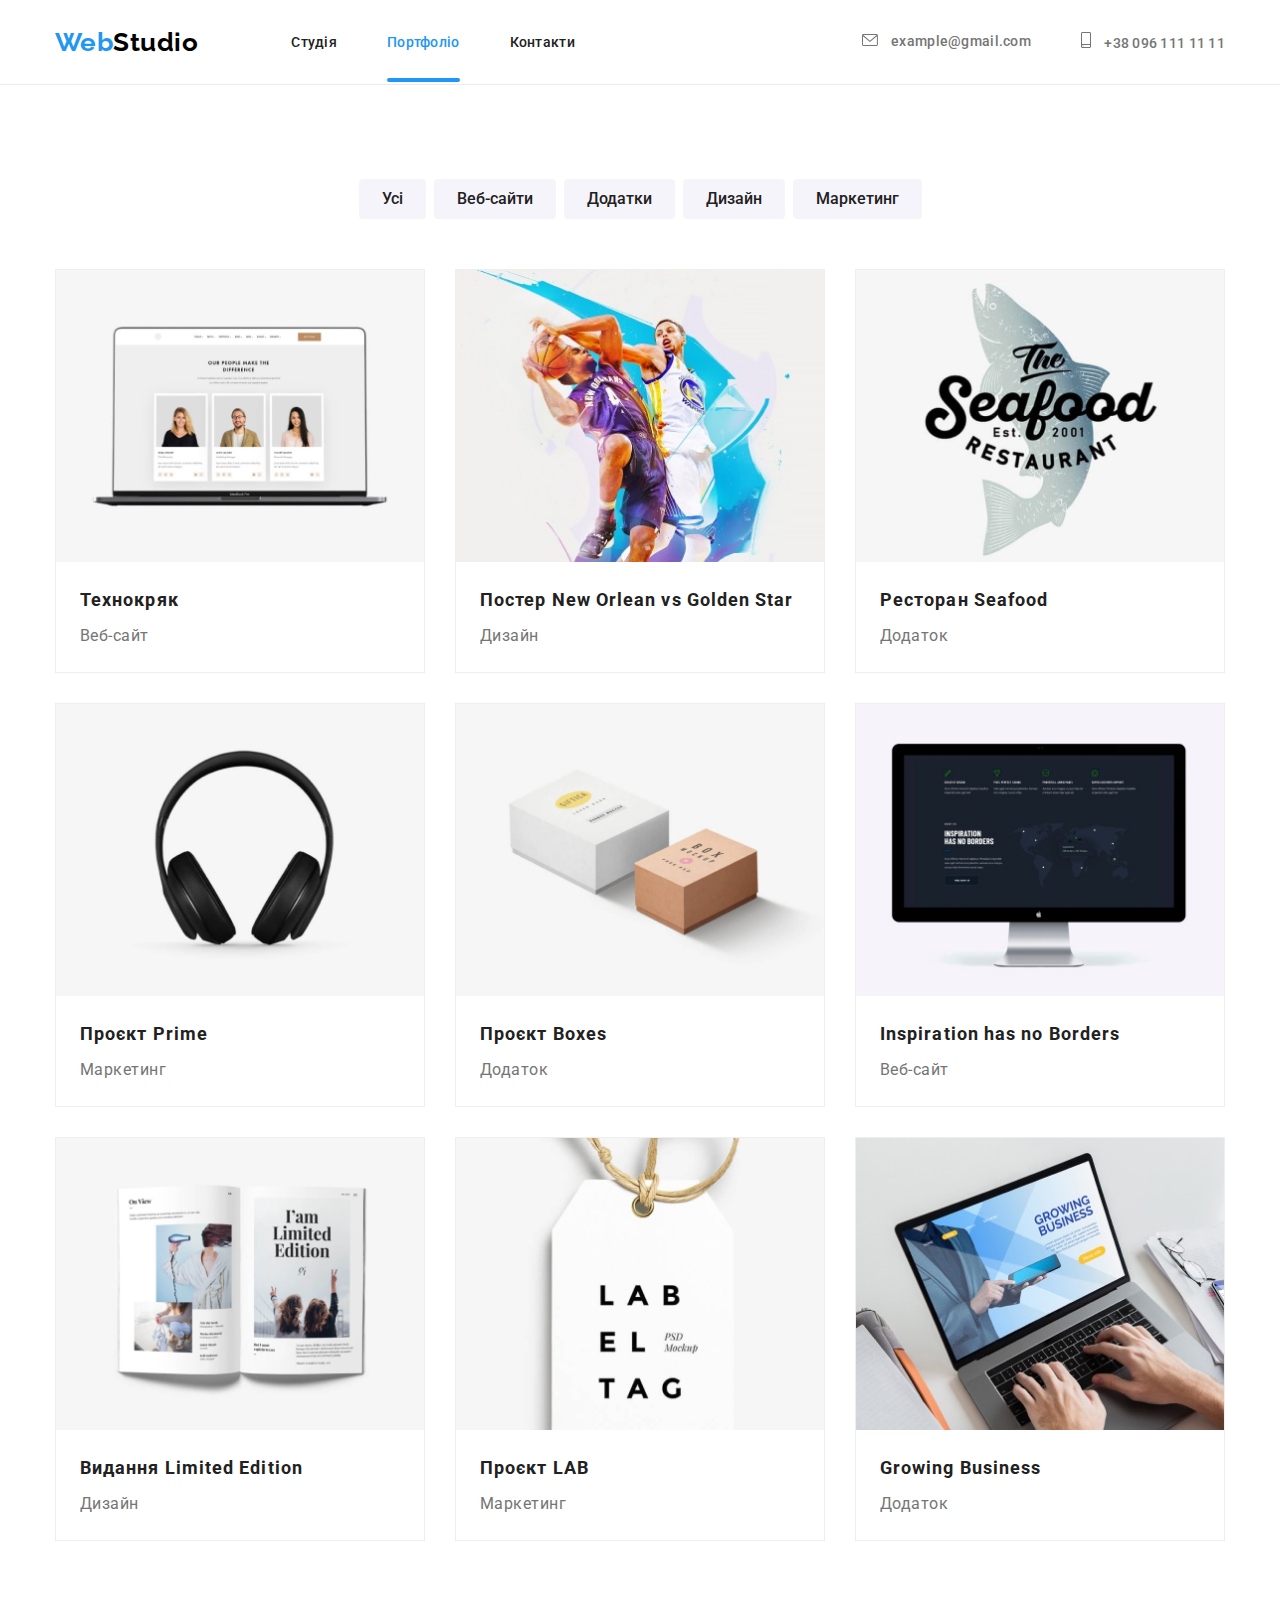
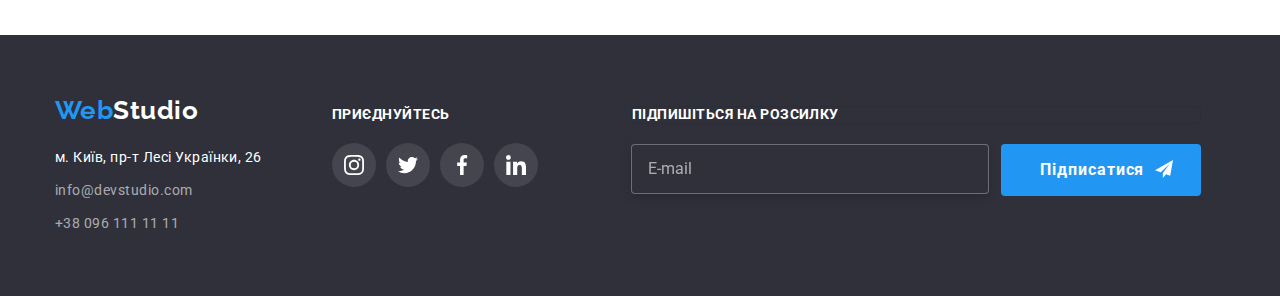
==== commit fe578e29: "#HM-7.2" ====
--- a/portfolio.html
+++ b/portfolio.html
@@ -16,24 +16,24 @@
 
 <body class="page">
     <header class="header">
-        <div class="container main-nav">
-            <nav>
-                <a class="logo" href="index.html"> <span class="logo-half">Web</span>Studio</a>
-                <ul class="site-nav list">
-                    <li class="item"><a class="link" href="index.html">Студія</a></li>
-                    <li class="item"><a class="link current" href="portfolio.html">Портфоліо</a></li>
-                    <li class="item"><a class="link" href="">Контакти</a></li>
+        <div class="container container__nav">
+            <nav class="header__nav">
+                <a class="header__logo" href="index.html"> <span class="header__halflogo">Web</span>Studio</a>
+                <ul class="header-list list">
+                    <li class="header__item"><a class="header__link" href="index.html">Студія</a></li>
+                    <li class="header__item"><a class="header__link header__link--current" href="portfolio.html">Портфоліо</a></li>
+                    <li class="header__item"><a class="header__link" href="">Контакти</a></li>
                 </ul>
             </nav>
     
-            <ul class="contacts list">
-                <li class="item"><a class="contacts-link" href="mailto:example@gmail.com">
-                        <svg class="contacts-icon" width="16" height="12">
+            <ul class="header__contacts list">
+                <li class="header__item"><a class="header__mail" href="mailto:example@gmail.com">
+                        <svg class="header__icon" width="16" height="12">
                             <use href="./images/icons.svg#icon-envelope"></use>
                         </svg>
                         example@gmail.com</a></li>
-                <li class="item"><a class="contacts-link" href="tel:+380961111111">
-                        <svg class="contacts-icon" width="10" height="16">
+                <li class="header__item"><a class="header__tel" href="tel:+380961111111">
+                        <svg class="header__icon" width="10" height="16">
                             <use href="./images/icons.svg#icon-smartphone"></use>
                         </svg>
                         +38 096 111 11 11</a></li>
@@ -44,219 +44,238 @@
     <main>
         <section class="portfolio section">
             <div class="container">
-            <h1>Портфоліо</h1>
-            <ul class="portfolio-buttons list">
-                <li class="item"><button class="button-item" type="button">Усі</button></li>
-                <li class="item"><button class="button-item" type="button">Веб-сайти</button></li>
-                <li class="item"><button class="button-item" type="button">Додатки</button></li>
-                <li class="item"><button class="button-item" type="button">Дизайн</button></li>
-                <li class="item"><button class="button-item" type="button">Маркетинг</button></li>
+            <h1 class="portfolio__title">Портфоліо</h1>
+            <ul class="buttons list">
+                <li class="buttons__item"><button class="buttons__button" type="button">Усі</button></li>
+                <li class="buttons__item"><button class="buttons__button" type="button">Веб-сайти</button></li>
+                <li class="buttons__item"><button class="buttons__button" type="button">Додатки</button></li>
+                <li class="buttons__item"><button class="buttons__button" type="button">Дизайн</button></li>
+                <li class="buttons__item"><button class="buttons__button" type="button">Маркетинг</button></li>
             </ul>
 
             <ul class="list section-portfolio">
-
-                <li class="portfolio-flex">
-                <div class="thumb">
-                    <a class="portfolio-link" href=""><img src="images/portfolio/img.jpg" alt="Візуалізація макету" width="370" height="294"/>
-                    </a>
-                    <div class="product-content">
-                        <p>Ресурс пропонує комплексні пропозиції з різним рівнем функціоналу та сервісів. Все це дозволить відвідувачу отримати
-                    вичерпні відомості про компанію чи приватну особу.</p>
-                    </div>
-                </div>
-
+            
+                <li class="portfolio-flex">
+                    <div class="thumb">
+                        <a class="portfolio-link" href=""><img src="images/portfolio/img.jpg" alt="Візуалізація макету" width="370"
+                                height="294" />
+                        </a>
+                        <div class="product-content">
+                            <p>Ресурс пропонує комплексні пропозиції з різним рівнем функціоналу та сервісів. Все це дозволить
+                                відвідувачу отримати
+                                вичерпні відомості про компанію чи приватну особу.</p>
+                        </div>
+                    </div>
+            
                     <div class="portfolio-names">
                         <h2>Технокряк</h2>
                         <p>Веб-сайт</p>
-                    </div> 
-                </li>
-                
-                <li class="portfolio-flex">
-                <div class="thumb">
-                    <a class="portfolio-link" href=""><img src="images/portfolio/img-2.jpg" alt="Постер" width="370" height="294"/>
-                    </a>
-                    <div class="product-content">
-                        <p>Lorem ipsum dolor, sit amet consectetur adipisicing elit. Quod, sed ullam. Deserunt facere ad consectetur iusto dignissimos totam libero asperiores.</p>
-                    </div>
-                </div>
-
+                    </div>
+                </li>
+            
+                <li class="portfolio-flex">
+                    <div class="thumb">
+                        <a class="portfolio-link" href=""><img src="images/portfolio/img-2.jpg" alt="Постер" width="370"
+                                height="294" />
+                        </a>
+                        <div class="product-content">
+                            <p>Lorem ipsum dolor, sit amet consectetur adipisicing elit. Quod, sed ullam. Deserunt facere ad
+                                consectetur iusto dignissimos totam libero asperiores.</p>
+                        </div>
+                    </div>
+            
                     <div class="portfolio-names">
                         <h2>Постер New Orlean vs Golden Star</h2>
-                    <p>Дизайн</p> 
-                    </div>
-                </li>
-                
-                <li class="portfolio-flex">
-                <div class="thumb">
-                    <a class="portfolio-link" href=""><img src="images/portfolio/img-3.jpg" alt="Лейб Ресторану" width="370" height="294"/>
-                    </a>
-                    <div class="product-content">
-                        <p>Lorem ipsum dolor, sit amet consectetur adipisicing elit. Quod, sed ullam. Deserunt facere ad consectetur iusto
-                            dignissimos totam libero asperiores.</p>
-                    </div>
-                </div>
-
-                        <div class="portfolio-names">
+                        <p>Дизайн</p>
+                    </div>
+                </li>
+            
+                <li class="portfolio-flex">
+                    <div class="thumb">
+                        <a class="portfolio-link" href=""><img src="images/portfolio/img-3.jpg" alt="Лейб Ресторану" width="370"
+                                height="294" />
+                        </a>
+                        <div class="product-content">
+                            <p>Lorem ipsum dolor, sit amet consectetur adipisicing elit. Quod, sed ullam. Deserunt facere ad
+                                consectetur iusto
+                                dignissimos totam libero asperiores.</p>
+                        </div>
+                    </div>
+            
+                    <div class="portfolio-names">
                         <h2>Ресторан Seafood</h2>
-                        <p>Додаток</p> 
-                    </div> 
-                </li>
-                
-                <li class="portfolio-flex">
-                <div class="thumb">
-                    <a class="portfolio-link" href=""><img src="images/portfolio/img-4.jpg" alt="Навушники" width="370" height="294"/>
-                    </a>
-                    <div class="product-content">
-                        <p>Lorem ipsum dolor, sit amet consectetur adipisicing elit. Quod, sed ullam. Deserunt facere ad consectetur iusto
-                            dignissimos totam libero asperiores.</p>
-                    </div>
-                 </div>
-                    
-                        <div class="portfolio-names">
+                        <p>Додаток</p>
+                    </div>
+                </li>
+            
+                <li class="portfolio-flex">
+                    <div class="thumb">
+                        <a class="portfolio-link" href=""><img src="images/portfolio/img-4.jpg" alt="Навушники" width="370"
+                                height="294" />
+                        </a>
+                        <div class="product-content">
+                            <p>Lorem ipsum dolor, sit amet consectetur adipisicing elit. Quod, sed ullam. Deserunt facere ad
+                                consectetur iusto
+                                dignissimos totam libero asperiores.</p>
+                        </div>
+                    </div>
+            
+                    <div class="portfolio-names">
                         <h2>Проєкт Prime</h2>
-                        <p>Маркетинг</p> 
-                    </div> 
-                </li>
-                
-                <li class="portfolio-flex">
-                <div class="thumb">
-                    <a class="portfolio-link" href=""><img src="images/portfolio/img-5.jpg" alt="Коробки" width="370" height="294"/>
-                    </a>
-                    <div class="product-content">
-                        <p>Lorem ipsum dolor, sit amet consectetur adipisicing elit. Quod, sed ullam. Deserunt facere ad consectetur iusto
-                            dignissimos totam libero asperiores.</p>
-                    </div>
-                </div>
-                   
-                        <div class="portfolio-names">
+                        <p>Маркетинг</p>
+                    </div>
+                </li>
+            
+                <li class="portfolio-flex">
+                    <div class="thumb">
+                        <a class="portfolio-link" href=""><img src="images/portfolio/img-5.jpg" alt="Коробки" width="370"
+                                height="294" />
+                        </a>
+                        <div class="product-content">
+                            <p>Lorem ipsum dolor, sit amet consectetur adipisicing elit. Quod, sed ullam. Deserunt facere ad
+                                consectetur iusto
+                                dignissimos totam libero asperiores.</p>
+                        </div>
+                    </div>
+            
+                    <div class="portfolio-names">
                         <h2>Проєкт Boxes</h2>
-                        <p>Додаток</p> 
-                    </div> 
-                </li>
-                
-                <li class="portfolio-flex">
-                <div class="thumb">
-                    <a class="portfolio-link" href=""><img src="images/portfolio/img-6.jpg" alt="Макет сайту" width="370"  height="294"/>
-                    </a>
-                    <div class="product-content">
-                        <p>Lorem ipsum dolor, sit amet consectetur adipisicing elit. Quod, sed ullam. Deserunt facere ad consectetur iusto
-                            dignissimos totam libero asperiores.</p>
-                    </div>
-                </div>
-                        <div class="portfolio-names">
+                        <p>Додаток</p>
+                    </div>
+                </li>
+            
+                <li class="portfolio-flex">
+                    <div class="thumb">
+                        <a class="portfolio-link" href=""><img src="images/portfolio/img-6.jpg" alt="Макет сайту" width="370"
+                                height="294" />
+                        </a>
+                        <div class="product-content">
+                            <p>Lorem ipsum dolor, sit amet consectetur adipisicing elit. Quod, sed ullam. Deserunt facere ad
+                                consectetur iusto
+                                dignissimos totam libero asperiores.</p>
+                        </div>
+                    </div>
+                    <div class="portfolio-names">
                         <h2>Inspiration has no Borders</h2>
                         <p>Веб-сайт</p>
-                    </div>  
-                </li>
-               
-                <li class="portfolio-flex">
-                <div class="thumb">
-                    <a class="portfolio-link" href=""><img src="images/portfolio/img-7.jpg" alt="Розгорнута книга" width="370" height="294"/>
-                    </a>
-                    <div class="product-content">
-                        <p>Lorem ipsum dolor, sit amet consectetur adipisicing elit. Quod, sed ullam. Deserunt facere ad consectetur iusto
-                            dignissimos totam libero asperiores.</p>
-                    </div>
-                </div>
-
-                        <div class="portfolio-names">
+                    </div>
+                </li>
+            
+                <li class="portfolio-flex">
+                    <div class="thumb">
+                        <a class="portfolio-link" href=""><img src="images/portfolio/img-7.jpg" alt="Розгорнута книга" width="370"
+                                height="294" />
+                        </a>
+                        <div class="product-content">
+                            <p>Lorem ipsum dolor, sit amet consectetur adipisicing elit. Quod, sed ullam. Deserunt facere ad
+                                consectetur iusto
+                                dignissimos totam libero asperiores.</p>
+                        </div>
+                    </div>
+            
+                    <div class="portfolio-names">
                         <h2>Видання Limited Edition</h2>
                         <p>Дизайн</p>
-                    </div>           
-                 </li>
-                
-                <li class="portfolio-flex">
-                <div class="thumb">
-                    <a class="portfolio-link" href=""><img src="images/portfolio/img-8.jpg" alt="Етикетка" width="370" height="294"/>
-                    </a>
-                    <div class="product-content">
-                        <p>Lorem ipsum dolor, sit amet consectetur adipisicing elit. Quod, sed ullam. Deserunt facere ad consectetur iusto
-                            dignissimos totam libero asperiores.</p>
-                    </div>
-                 </div>
-                    
-                        <div class="portfolio-names">
+                    </div>
+                </li>
+            
+                <li class="portfolio-flex">
+                    <div class="thumb">
+                        <a class="portfolio-link" href=""><img src="images/portfolio/img-8.jpg" alt="Етикетка" width="370"
+                                height="294" />
+                        </a>
+                        <div class="product-content">
+                            <p>Lorem ipsum dolor, sit amet consectetur adipisicing elit. Quod, sed ullam. Deserunt facere ad
+                                consectetur iusto
+                                dignissimos totam libero asperiores.</p>
+                        </div>
+                    </div>
+            
+                    <div class="portfolio-names">
                         <h2>Проєкт LAB</h2>
                         <p>Маркетинг</p>
-                    </div> 
-                </li>
-                
-                <li class="portfolio-flex">
-                <div class="thumb">
-                    <a class="portfolio-link" href=""><img src="images/portfolio/img-9.jpg" alt="Ноутбук" width="370" height="294"/>
-                    </a>
-                    <div class="product-content">
-                        <p>Lorem ipsum dolor, sit amet consectetur adipisicing elit. Quod, sed ullam. Deserunt facere ad consectetur iusto
-                            dignissimos totam libero asperiores.</p>
-                    </div>
-                </div>
-
-                        <div class="portfolio-names">
+                    </div>
+                </li>
+            
+                <li class="portfolio-flex">
+                    <div class="thumb">
+                        <a class="portfolio-link" href=""><img src="images/portfolio/img-9.jpg" alt="Ноутбук" width="370"
+                                height="294" />
+                        </a>
+                        <div class="product-content">
+                            <p>Lorem ipsum dolor, sit amet consectetur adipisicing elit. Quod, sed ullam. Deserunt facere ad
+                                consectetur iusto
+                                dignissimos totam libero asperiores.</p>
+                        </div>
+                    </div>
+            
+                    <div class="portfolio-names">
                         <h2>Growing Business</h2>
                         <p>Додаток</p>
-                    </div> 
+                    </div>
                 </li>
             </ul>
             </div>
-        </section>
+            </section>
     </main>
 
-    <footer class="bottom">
-        <div class="section-bottom container">
+    <footer class="footer">
+        <div class="footer__section container">
             <div>
-                <a class="logo-bottom" href="index.html"> <span class="logo-half">Web</span>Studio</a>
+                <a class="footer__logo" href="index.html"> <span class="footer__halflogo">Web</span>Studio</a>
                 <address>
-                    <ul class="contacts-bottom list">
+                    <ul class="footer__contacts list">
                         <li>
-                            <a href="https://goo.gl/maps/1T22P9cPpZgvF2Uz6" target="_blank" rel="noopener noreferrer"><span class="contacts-address">м. Київ, пр-т Лесі Українки, 26</span> </a>
+                            <a class="footer__link" href="https://goo.gl/maps/1T22P9cPpZgvF2Uz6" target="_blank"
+                                rel="noopener noreferrer"><span class="footer__address">м. Київ, пр-т Лесі Українки,
+                                    26</span> </a>
                         </li>
     
-                        <li class="address-link">
-                            <a class="mail" href="mailto:info@devstudio.com">info@devstudio.com</a>
+                        <li class="footer__address">
+                            <a class="footer__link" class="mail" href="mailto:info@devstudio.com">info@devstudio.com</a>
                         </li>
     
                         <li>
-                            <a href="tel:+380961111111">+38 096 111 11 11</a>
+                            <a class="footer__link" href="tel:+380961111111">+38 096 111 11 11</a>
                         </li>
                     </ul>
                 </address>
             </div>
     
             <section class="join">
-                <h2>ПРИЄДНУЙТЕСЬ</h2>
-                <ul class="list join-list">
-                    <li class="blabla"><a class="join-link" href="">
-                            <svg class="join-icon" width="20" height="20">
+                <h2 class="join__label">ПРИЄДНУЙТЕСЬ</h2>
+                <ul class="list join__list">
+                    <li class="join__items"><a class="join__link" href="">
+                            <svg class="join__icon" width="20" height="20">
                                 <use href="./images/icons.svg#icon-instagram-1"></use>
                             </svg>
                         </a></li>
-                    <li class="blabla"><a class="join-link" href="">
-                            <svg class="join-icon" width="20" height="20">
+                    <li class="join__items"><a class="join__link" href="">
+                            <svg class="join__icon" width="20" height="20">
                                 <use href="./images/icons.svg#icon-twitter-1"></use>
                             </svg>
                         </a></li>
-                    <li class="blabla"><a class="join-link" href="">
-                            <svg class="join-icon" width="20" height="20">
+                    <li class="join__items"><a class="join__link" href="">
+                            <svg class="join__icon" width="20" height="20">
                                 <use href="./images/icons.svg#icon-facebook-1"></use>
                             </svg>
                         </a></li>
                     </a></li>
-                    <li class="blabla"><a class="join-link" href="">
-                            <svg class="join-icon" width="20" height="20">
+                    <li class="join__items"><a class="join__link" href="">
+                            <svg class="join__icon" width="20" height="20">
                                 <use href="./images/icons.svg#icon-linkedin-1"></use>
                             </svg>
                         </a></li>
                 </ul>
             </section>
-
             <div>
                 <form>
-                    <div class="subscribe-field">
-                        <label for="mail">Підпишіться на розсилку</label>
-                        <div class="subscribe-list">
-                            <input type="email" name="mail" id="mail" placeholder="E-mail" />
-                            <button class="subscribe-button" type="submit">Підписатися</button>
-                            <svg class="subscribe-icon" width="18" height="18">
+                    <div class="subscribe__field">
+                        <label class="subscribe__label" for="mail">Підпишіться на розсилку</label>
+                        <div class="subscribe__list">
+                            <input class="subscribe__input" type="email" name="mail" id="mail" placeholder="E-mail" />
+                            <button class="subscribe__button" type="submit">Підписатися</button>
+                            <svg class="subscribe__icon" width="18" height="18">
                                 <use href="./images/icons.svg#icon-send"></use>
                             </svg>
                         </div>
--- a/css/styles.css
+++ b/css/styles.css
@@ -146,14 +146,13 @@
   display: flex;
   margin-left: auto;
   padding: 32px 0;
-  /* padding-right: 0; */
 }
 
 .contacts .item + .item {
   margin-left: 50px;
 }
 
-.contacts a {
+.contacts-link {
   color: #757575;
   text-decoration: none;
 
@@ -167,29 +166,14 @@
   transition-timing-function: cubic-bezier(0.4, 0, 0.2, 1);
 }
 
-.contacts a:hover,
-.contacts a:focus {
-  color: var(--accent-text-color);
-}
-
-.contacts-link {
-  display: flex;
-  align-items: center;
-  color: #757575;
-
-  transition-property: color;
-  transition-duration: 250ms;
-  transition-timing-function: cubic-bezier(0.4, 0, 0.2, 1);
+.contacts-link:hover,
+.contacts-link:focus {
+  color: var(--accent-text-color);
 }
 
 .contacts-icon {
   fill: currentColor;
   margin-right: 10px;
-}
-
-.contacts-link:hover,
-.contacts-link:focus {
-  color: var(--accent-text-color);
 }
 
 /* ефективні рішення */
--- a/css/main.min.css
+++ b/css/main.min.css
@@ -1 +1 @@
-:root{--primary-text-color: #212121;--accent-text-color: #2196f3;--primary-white-color: #ffffff}.page{color:var(--primary-text-color);font-family:Roboto,sans-serif;letter-spacing:.03em}h1,h2,h3,p,ul{margin:0;padding:0}img{display:block;height:auto;max-width:100%}.list{list-style:none}.link{text-decoration:none}.container{margin-left:auto;margin-right:auto;width:1200px;padding-left:15px;padding-right:15px}.section{padding-top:94px;padding-bottom:94px}.header{border-bottom:1px solid #ececec}.main-nav{display:flex}.logo{color:#000;text-decoration:none;font-family:Raleway,sans-serif;font-weight:700;font-size:26px;line-height:1.2;transition-property:color;transition-duration:250ms;transition-timing-function:cubic-bezier(0.4, 0, 0.2, 1)}.logo:hover,.logo:focus{color:var(--accent-text-color)}.logo-half{color:var(--accent-text-color)}nav{display:flex;align-items:center}.site-nav{display:flex;margin-left:93px}.site-nav .item+.item{margin-left:50px}.site-nav .link{display:block;padding-top:32px;padding-bottom:32px;color:var(--primary-text-color);font-weight:500;font-size:14px;line-height:1.1;letter-spacing:.02em;text-decoration:none;transition-property:color;transition-duration:250ms;transition-timing-function:cubic-bezier(0.4, 0, 0.2, 1)}.site-nav .link:hover,.site-nav .link:focus{color:var(--accent-text-color)}.link.current{color:var(--accent-text-color);position:relative}.link.current::after{content:"";position:absolute;display:inline-block;top:95%;left:0%;width:100%;height:4px;border-radius:4px;background-color:var(--accent-text-color)}.contacts{display:flex;margin-left:auto;padding:32px 0}.contacts .item+.item{margin-left:50px}.contacts a{color:#757575;text-decoration:none;font-weight:500;font-size:14px;line-height:1.1;letter-spacing:.02em;transition-property:color;transition-duration:250ms;transition-timing-function:cubic-bezier(0.4, 0, 0.2, 1)}.contacts a:hover,.contacts a:focus{color:var(--accent-text-color)}.contacts-link{display:flex;align-items:center;color:#757575;transition-property:color;transition-duration:250ms;transition-timing-function:cubic-bezier(0.4, 0, 0.2, 1)}.contacts-icon{fill:currentColor;margin-right:10px}.contacts-link:hover,.contacts-link:focus{color:var(--accent-text-color)}.solutions{background-image:linear-gradient(to right, rgba(47, 48, 58, 0.4), rgba(47, 48, 58, 0.4)),url(../images/background.jpg);padding:200px 0;max-width:1600px;margin-left:auto;margin-right:auto}.head-solution{color:var(--primary-white-color);font-weight:900;font-size:44px;line-height:1.4;letter-spacing:.06em;text-transform:uppercase;text-align:center;margin-bottom:30px}.solution-button{margin:0 auto;border:1px solid rgba(0,0,0,0);border-radius:4px;padding:10px 32px;min-width:216px;color:var(--primary-white-color);background-color:var(--accent-text-color);cursor:pointer;font-weight:700;font-size:16px;line-height:1.9;display:flex;letter-spacing:.06em;transition-property:background-color;transition-duration:250ms;transition-timing-function:cubic-bezier(0.4, 0, 0.2, 1)}.solution-button:hover,.solution-button:focus{color:var(--accent-text-color);background-color:var(--primary-white-color)}.advantages h2{position:absolute;white-space:nowrap;width:1px;height:1px;overflow:hidden;border:0;padding:0;clip:rect(0 0 0 0);-webkit-clip-path:inset(50%);clip-path:inset(50%);margin:-1px}.section-advantages{display:flex}.section-advantages .items{width:270px}.section-advantages .items+.items{margin-left:30px}.section-advantages h3{margin-top:30px;margin-bottom:10px;color:var(--primary-text-color);font-weight:700;font-size:14px;line-height:1.1;text-transform:uppercase}.section-advantages p{color:#757575;font-size:14px;line-height:1.7}.advantages-list{display:flex;justify-content:center;align-items:center;height:120px;width:270px;background-color:#f5f4fa;border:1px solid rgba(0,0,0,0);border-radius:4px}.advantages-icon{border:1px solid rgba(0,0,0,0);border-radius:4px}.examples{padding-bottom:94px}.examples h2{margin-bottom:50px;font-weight:700;font-size:36px;line-height:1.2;text-align:center}.section-examples{display:flex}.section-examples .item+.item{margin-left:30px}.section-examples .item{position:relative}.examples-content{position:absolute;display:flex;align-items:center;justify-content:center;height:70px;width:370px;bottom:-12%;left:50%;transform:translate(-50%, -50%);font-weight:700;font-size:14px;line-height:1.14;text-align:center;text-transform:uppercase;color:var(--primary-white-color);background:rgba(47,48,58,.8)}.team{background-color:#f5f4fa}.team h2{margin-bottom:50px;font-weight:700;font-size:36px;line-height:1.2;text-align:center}.section-team{display:flex;justify-content:space-between}.section-team .item{background-color:var(--primary-white-color);box-shadow:0px 1px 3px rgba(0,0,0,.12),0px 1px 1px rgba(0,0,0,.14),0px 2px 1px rgba(0,0,0,.2);border-radius:0px 0px 4px 4px}.team-names{margin:30px 0}.section-team h3{margin-bottom:10px;color:var(--primary-text-color);font-weight:500;font-size:16px;line-height:1.2;text-align:center}.section-team p{color:#757575;font-size:16px;line-height:1.2;text-align:center}.team-social{display:flex;margin-top:16px;margin-bottom:30px;margin-left:32px;margin-right:32px}.team-link{color:#afb1b8;height:44px;width:44px;display:flex;justify-content:center;align-items:center;border-radius:50%;transition-property:background-color,color;transition-duration:250ms;transition-timing-function:cubic-bezier(0.4, 0, 0.2, 1)}.team-icon{fill:currentColor}.team-link:hover,.team-link:focus{color:var(--primary-white-color);background-color:var(--accent-text-color)}.team-social .items+.items{margin-left:10px}.clients h2{color:var(--primary-text-color);font-size:36px;line-height:1.16;text-align:center;margin-bottom:50px}.clients-list{display:flex;justify-content:center}.clients-list .items{display:flex;align-items:center}.clients-list .items+.items{margin-left:30px}.clients-link{width:170px;height:92px;display:flex;justify-content:center;align-items:center;color:#afb1b8;border:1px solid #afb1b8;border-radius:4px;transition-property:background-color,color,border;transition-duration:250ms;transition-timing-function:cubic-bezier(0.4, 0, 0.2, 1)}.clients-icon{fill:currentColor}.clients-link:hover,.clients-link:focus{color:var(--accent-text-color);border:1px solid var(--accent-text-color);border-radius:4px}.bottom{background-color:#2f303a;padding:60px 0}.section-bottom{display:flex;align-items:baseline}.logo-bottom{display:inline-block;margin-bottom:20px;color:var(--primary-white-color);text-decoration:none;font-family:Raleway,sans-serif;font-weight:700;font-size:26px;line-height:1.2;transition-property:color;transition-duration:250ms;transition-timing-function:cubic-bezier(0.4, 0, 0.2, 1)}.logo-bottom:hover,.logo-bottom:focus{color:var(--accent-text-color)}.logo-half{color:var(--accent-text-color)}.contacts-bottom a{color:rgba(255,255,255,.6);text-decoration:none;font-style:normal;font-size:14px;line-height:1.7;transition-property:color;transition-duration:250ms;transition-timing-function:cubic-bezier(0.4, 0, 0.2, 1)}.contacts-bottom a:hover,.contacts-bottom a:focus{color:var(--accent-text-color)}.contacts-address{color:var(--primary-white-color);transition-property:color;transition-duration:250ms;transition-timing-function:cubic-bezier(0.4, 0, 0.2, 1)}.contacts-address:hover,.contacts-address:focus{color:var(--accent-text-color)}.address-link{margin:9px 0}.contacts-bottom .mail{margin:9px 0}.join{margin-left:70px}.join h2{color:var(--primary-white-color);font-size:14px;line-height:1.14}.join-list{display:flex;margin-top:20px}.join-list .blabla+.blabla{margin-left:10px}.join-link{color:var(--primary-white-color);height:44px;width:44px;display:flex;justify-content:center;align-items:center;border-radius:50%;background:rgba(255,255,255,.1);transition-property:background-color;transition-duration:250ms;transition-timing-function:cubic-bezier(0.4, 0, 0.2, 1)}.join-icon{fill:currentColor}.join-link:hover,.join-link:focus{background-color:var(--accent-text-color)}.subscribe-field{display:flex;flex-direction:column;margin-left:93px}.subscribe-field label{font-weight:700;font-size:14px;line-height:1.14;text-transform:uppercase;color:#fff;border:1px solid rgba(33,33,33,.2);border-radius:4px;margin-bottom:20px}.subscribe-field input{width:358px;height:50px;padding-left:16px;border:1px solid rgba(255,255,255,.3);filter:drop-shadow(0px 4px 4px rgba(0, 0, 0, 0.15));border-radius:4px;color:var(--primary-white-color);background-color:#2f303a;transition:border 250ms cubic-bezier(0.4, 0, 0.2, 1)}.subscribe-field input::-moz-placeholder{font-size:16px;line-height:1.25;color:rgba(255,255,255,.6)}.subscribe-field input:-ms-input-placeholder{font-size:16px;line-height:1.25;color:rgba(255,255,255,.6)}.subscribe-field input::placeholder{font-size:16px;line-height:1.25;color:rgba(255,255,255,.6)}.subscribe-field input:focus{border:1px solid var(--accent-text-color)}.subscribe-list{position:relative;display:flex}.subscribe-list button{margin-left:12px}.subscribe-button{padding-left:28px;padding-top:10px;padding-right:62px;padding-bottom:10px;min-width:200px;border:1px solid rgba(0,0,0,0);border-radius:4px;color:var(--primary-white-color);background-color:var(--accent-text-color);cursor:pointer;font-weight:700;font-size:16px;line-height:1.88;letter-spacing:.06em}.subscribe-icon{position:absolute;left:90%;top:30%;fill:var(--primary-white-color)}.portfolio h1{position:absolute;white-space:nowrap;width:1px;height:1px;overflow:hidden;border:0;padding:0;clip:rect(0 0 0 0);-webkit-clip-path:inset(50%);clip-path:inset(50%);margin:-1px}.portfolio-buttons{display:flex;margin-bottom:50px;justify-content:center}.button-item{display:flex;border:1px solid rgba(0,0,0,0);border-radius:4px;padding:6px 22px;color:var(--primary-text-color);background-color:#f5f4fa;cursor:pointer;font-family:inherit;font-weight:500;font-size:16px;line-height:1.6;transition-property:background-color,color,box-shadow;transition-duration:250ms;transition-timing-function:cubic-bezier(0.4, 0, 0.2, 1)}.portfolio-buttons .item+.item{margin-left:8px}.button-item:hover,.button-item:focus{background-color:var(--accent-text-color);color:var(--primary-white-color);box-shadow:0px 3px 1px rgba(0,0,0,.1),0px 1px 2px rgba(0,0,0,.08),0px 2px 2px rgba(0,0,0,.12)}.section-portfolio{display:flex;flex-wrap:wrap}.portfolio-flex{border:1px solid #eee;margin-right:30px;margin-bottom:30px;width:370px;height:404px;transition-property:box-shadow;transition-duration:250ms;transition-timing-function:cubic-bezier(0.4, 0, 0.2, 1)}.portfolio-flex:hover,.portfolio-flex:focus{box-shadow:0px 1px 1px rgba(0,0,0,.12),0px 4px 4px rgba(0,0,0,.06),1px 4px 6px rgba(0,0,0,.16)}.portfolio-flex:nth-child(3n){margin-right:0}.portfolio-flex:nth-child(n+7){margin-bottom:0}.portfolio-names{padding:20px 24px}.section-portfolio h2{margin-bottom:4px;color:var(--primary-text-color);font-weight:700;font-size:18px;line-height:2;letter-spacing:.06em}.section-portfolio p{color:#757575;font-size:16px;line-height:1.8}.thumb{position:relative;overflow:hidden}.thumb::before{content:"";position:absolute;width:100%;height:100%;background-color:rgba(33,150,243,.9);opacity:0;transform:translateY(100%);transition-property:opacity,transform;transition-duration:250ms;transition-timing-function:cubic-bezier(0.4, 0, 0.2, 1)}.portfolio-flex:hover .thumb:before,.portfolio-flex:focus .thumb:before{opacity:1;transform:translateY(0)}.product-content{position:absolute;font-size:18px;line-height:1.55;height:168px;width:322px;top:50%;left:50%;transform:translate(-50%, 120%);transition-property:opacity,transform;transition-duration:250ms;transition-timing-function:cubic-bezier(0.4, 0, 0.2, 1)}.product-content p{color:var(--primary-white-color)}.portfolio-flex:hover .product-content,.portfolio-flex:focus .product-content{opacity:1;transform:translate(-50%, -50%)}.backdrop{position:fixed;top:0;left:0;width:100%;height:100%;background-color:rgba(0,0,0,.2);opacity:1;transition:opacity 250ms cubic-bezier(0.4, 0, 0.2, 1)}.backdrop.is-hidden{opacity:0;pointer-events:none}.modal{position:absolute;top:50%;left:50%;transform:translate(-50%, -50%);max-height:581px;max-width:528px;box-shadow:0px 1px 3px rgba(0,0,0,.12),0px 1px 1px rgba(0,0,0,.14),0px 2px 1px rgba(0,0,0,.2);background-color:#fff;border-radius:4px}.close-button{position:absolute;top:0;right:0;margin-top:8px;margin-right:8px;display:flex;justify-content:center;align-items:center;height:30px;width:30px;border:1px solid rgba(0,0,0,.1);border-radius:50%;background-color:var(--primary-white-color);color:var(--primary-text-color);cursor:pointer;transition:color 250ms cubic-bezier(0.4, 0, 0.2, 1)}.close-icon{fill:currentColor}.close-button:hover,.close-button:focus{color:var(--accent-text-color)}textarea{resize:none}.modal h2{font-size:20px;line-height:1.15;text-align:center;color:#212121;margin-left:40px;margin-right:40px;margin-top:40px;margin-bottom:12px}.form{height:342px;width:448px;margin-left:40px;margin-right:40px;margin-bottom:20px}.form-field{position:relative;display:flex;flex-direction:column;margin-bottom:10px}.form-input{height:40px;padding-left:42px;border:1px solid rgba(33,33,33,.2);border-radius:4px;transition:border 250ms cubic-bezier(0.4, 0, 0.2, 1)}.form-input:focus{border:1px solid var(--accent-text-color)}.form-field label{font-weight:400;font-size:12px;line-height:1.16;letter-spacing:.01em;margin-bottom:5px;color:#757575}.form-label{font-weight:400;font-size:12px;line-height:1.16;letter-spacing:.01em;margin-bottom:5px;color:#757575}.form-textarea{height:120px;font-size:12px;padding-left:16px;padding-top:12px;border:1px solid rgba(33,33,33,.2);border-radius:4px;transition:border 250ms cubic-bezier(0.4, 0, 0.2, 1)}.form-textarea::-moz-placeholder{font-size:12px;line-height:1.16;letter-spacing:.01em;color:rgba(117,117,117,.5)}.form-textarea:-ms-input-placeholder{font-size:12px;line-height:1.16;letter-spacing:.01em;color:rgba(117,117,117,.5)}.form-textarea::placeholder{font-size:12px;line-height:1.16;letter-spacing:.01em;color:rgba(117,117,117,.5)}.form-textarea:focus{border:1px solid var(--accent-text-color)}.policy{display:flex;align-items:center;margin-left:54px;margin-right:50px;margin-top:20px;margin-bottom:30px;max-height:20px;font-size:14px;line-height:1.71;color:#757575}.policy-input{position:absolute;width:1px;height:1px;margin:-1px;border:0;padding:0;clip:rect(0 0 0 0);overflow:hidden}.input-icon{margin-right:8px;border:2px solid var(--primary-text-color);border-radius:4px}.policy-input:checked+.input-icon{background-color:var(--accent-text-color);border:rgba(0,0,0,0)}.details{color:var(--accent-text-color);margin-left:5px}.send-button{display:flex;margin-bottom:40px;margin-left:164px;margin-right:164px;padding:10px 52px;min-width:200px;border:1px solid rgba(0,0,0,0);border-radius:4px;color:var(--primary-white-color);background-color:var(--accent-text-color);cursor:pointer;font-weight:700;font-size:16px;line-height:1.9;letter-spacing:.06em;box-shadow:0px 4px 4px rgba(0,0,0,.15)}.form-icon{fill:var(--primary-text-color);position:absolute;bottom:12px;left:12px;transition:fill 250ms cubic-bezier(0.4, 0, 0.2, 1)}.form-field:focus-within .form-icon{fill:var(--accent-text-color)}/*# sourceMappingURL=main.min.css.map */+:root{--primary-text-color: #212121;--accent-text-color: #2196f3;--primary-white-color: #ffffff;--cubic: cubic-bezier(0.4, 0, 0.2, 1) }.page{color:var(--primary-text-color);font-family:Roboto,sans-serif;letter-spacing:.03em}textarea{resize:none}h1,h2,h3,p,ul{margin:0;padding:0}img{display:block;height:auto;max-width:100%}.list{list-style:none}.link{text-decoration:none}.container{margin-left:auto;margin-right:auto;width:1200px;padding-left:15px;padding-right:15px}.section{padding-top:94px;padding-bottom:94px}.button__solution,.form__send-button,.subscribe__button{margin:0 auto;border:1px solid rgba(0,0,0,0);border-radius:4px;padding:10px 32px;min-width:216px;color:var(--primary-white-color);background-color:var(--accent-text-color);cursor:pointer;font-weight:700;font-size:16px;line-height:1.9;display:flex;letter-spacing:.06em}.social__contacts{display:flex;margin-top:16px;margin-bottom:30px;margin-left:32px;margin-right:32px}.social__link{color:#afb1b8;height:44px;width:44px;display:flex;justify-content:center;align-items:center;border-radius:50%;transition:background-color 250ms var(--cubic),color 250ms var(--cubic)}.social__link:hover,.social__link:focus{color:var(--primary-white-color);background-color:var(--accent-text-color)}.social__icon{fill:currentColor}.social__items+.social__items{margin-left:10px}.portfolio__title,.advantages__label,.form__policy-checkbox{position:absolute;white-space:nowrap;width:1px;height:1px;overflow:hidden;border:0;padding:0;clip:rect(0 0 0 0);-webkit-clip-path:inset(50%);clip-path:inset(50%);margin:-1px}.clients__title,.team__title,.examples__title{margin-bottom:50px;font-weight:700;font-size:36px;line-height:1.2;text-align:center}.join{margin-left:70px}.join__label{color:var(--primary-white-color);font-size:14px;line-height:1.14}.join__list{display:flex;margin-top:20px}.join__items+.join__items{margin-left:10px}.join__link{color:var(--primary-white-color);height:44px;width:44px;display:flex;justify-content:center;align-items:center;border-radius:50%;background:rgba(255,255,255,.1);transition:background-color 250ms var(--cubic)}.join__link:hover,.join__link:focus{background-color:var(--accent-text-color)}.join__icon{fill:currentColor}.subscribe__field{display:flex;flex-direction:column;margin-left:93px}.subscribe__label{font-weight:700;font-size:14px;line-height:1.14;text-transform:uppercase;color:#fff;border:1px solid rgba(33,33,33,.2);border-radius:4px;margin-bottom:20px}.subscribe__input{width:358px;height:50px;padding-left:16px;border:1px solid rgba(255,255,255,.3);filter:drop-shadow(0px 4px 4px rgba(0, 0, 0, 0.15));border-radius:4px;color:var(--primary-white-color);background-color:#2f303a;transition:border 250ms cubic-bezier(0.4, 0, 0.2, 1)}.subscribe__input::-moz-placeholder{font-size:16px;line-height:1.25;color:rgba(255,255,255,.6)}.subscribe__input:-ms-input-placeholder{font-size:16px;line-height:1.25;color:rgba(255,255,255,.6)}.subscribe__input::placeholder{font-size:16px;line-height:1.25;color:rgba(255,255,255,.6)}.subscribe__input:focus{border:1px solid var(--accent-text-color)}.subscribe__list{position:relative;display:flex}.subscribe__list button{margin-left:12px}.subscribe__button{padding-left:38px;min-width:200px}.subscribe__icon{position:absolute;left:92%;top:30%;fill:var(--primary-white-color)}.backdrop__closeButton{position:absolute;top:0;right:0;margin-top:8px;margin-right:8px;display:flex;justify-content:center;align-items:center;height:30px;width:30px;border:1px solid rgba(0,0,0,.1);border-radius:50%;color:var(--primary-text-color);background-color:var(--primary-white-color);cursor:pointer}.form{height:342px;width:448px;margin-left:40px;margin-right:40px;margin-bottom:20px}.form__field{position:relative;display:flex;flex-direction:column;margin-bottom:10px}.form__input{height:40px;padding-left:42px;border:1px solid rgba(33,33,33,.2);border-radius:4px;transition:border 250ms var(--cubic)}.form__input:focus{border:1px solid var(--accent-text-color)}.form__label{font-weight:400;font-size:12px;line-height:1.16;letter-spacing:.01em;margin-bottom:5px;color:#757575}.form__textarea{height:120px;font-size:12px;padding-left:16px;padding-top:12px;border:1px solid rgba(33,33,33,.2);border-radius:4px;transition:border 250ms cubic-bezier(0.4, 0, 0.2, 1)}.form__textarea::-moz-placeholder{font-size:12px;line-height:1.16;letter-spacing:.01em;color:rgba(117,117,117,.5)}.form__textarea:-ms-input-placeholder{font-size:12px;line-height:1.16;letter-spacing:.01em;color:rgba(117,117,117,.5)}.form__textarea::placeholder{font-size:12px;line-height:1.16;letter-spacing:.01em;color:rgba(117,117,117,.5)}.form__textarea:focus{border:1px solid var(--accent-text-color)}.form__icon{fill:var(--primary-text-color);position:absolute;bottom:12px;left:12px;transition:fill 250ms cubic-bezier(0.4, 0, 0.2, 1)}.form__field:focus-within .form__icon{fill:var(--accent-text-color)}.form__policy{display:flex;align-items:center;margin-left:54px;margin-right:50px;margin-top:20px;margin-bottom:30px;max-height:20px;font-size:14px;line-height:1.71;color:#757575}.form__policy-icon{margin-right:8px;border:2px solid var(--primary-text-color);border-radius:4px}.form__policy-checkbox:checked+.form__policy-icon{background-color:var(--accent-text-color);border:rgba(0,0,0,0)}.form__policy-details{color:var(--accent-text-color);margin-left:5px}.form__send-button{display:flex;margin-bottom:40px;margin-left:164px;margin-right:164px;padding:10px 52px;max-width:200px;box-shadow:0px 4px 4px rgba(0,0,0,.15)}.header{border-bottom:1px solid #ececec}.container__nav{display:flex}.header__nav{display:flex;align-items:center}.header__logo{color:#000;text-decoration:none;font-family:Raleway,sans-serif;font-weight:700;font-size:26px;line-height:1.2;transition:color 250ms var(--cubic)}.header__logo:hover,.header__logo:focus{color:var(--accent-text-color)}.header__halflogo{color:var(--accent-text-color)}.header-list{display:flex;margin-left:93px}.header__item+.header__item{margin-left:50px}.header__link{display:block;padding-top:32px;padding-bottom:32px;color:var(--primary-text-color);font-weight:500;font-size:14px;line-height:1.1;letter-spacing:.02em;text-decoration:none;transition:color 250ms var(--cubic)}.header__link:hover,.header__link:focus{color:var(--accent-text-color)}.header__link--current{color:var(--accent-text-color);position:relative}.header__link--current::after{content:"";position:absolute;display:inline-block;top:95%;left:0%;width:100%;height:4px;border-radius:4px;background-color:var(--accent-text-color)}.header__contacts{display:flex;margin-left:auto;padding:32px 0}.header__mail,.header__tel{color:#757575;text-decoration:none;font-weight:500;font-size:14px;line-height:1.1;letter-spacing:.02em;transition:color 250ms var(--cubic)}.header__mail:hover,.header__mail:focus,.header__tel:hover,.header__tel:focus{color:var(--accent-text-color)}.header__icon{fill:currentColor;margin-right:10px}.solutions{background-image:linear-gradient(to right, rgba(47, 48, 58, 0.4), rgba(47, 48, 58, 0.4)),url(../images/background.jpg);padding:200px 0;max-width:1600px;margin-left:auto;margin-right:auto}.solution__head{color:var(--primary-white-color);font-weight:900;font-size:44px;line-height:1.4;letter-spacing:.06em;text-transform:uppercase;text-align:center;margin-bottom:30px}.button__solution{transition:background-color 250ms var(--cubic)}.button__solution:hover,.button__solution:focus{color:var(--accent-text-color);background-color:var(--primary-white-color)}.advantages__section{display:flex}.advantage__items{width:270px}.advantages__items+.advantages__items{margin-left:30px}.advantages__name{margin-top:30px;margin-bottom:10px;color:var(--primary-text-color);font-weight:700;font-size:14px;line-height:1.1;text-transform:uppercase}.advantages__explanation{color:#757575;font-size:14px;line-height:1.7}.advantages__list{display:flex;justify-content:center;align-items:center;height:120px;width:270px;background-color:#f5f4fa;border:1px solid rgba(0,0,0,0);border-radius:4px}.advantages__icon{border:1px solid rgba(0,0,0,0);border-radius:4px}.examples{padding-bottom:94px}.examples__section{display:flex}.examples__item+.examples__item{margin-left:30px}.examples__item{position:relative}.examples__names{position:absolute;display:flex;align-items:center;justify-content:center;height:70px;width:370px;bottom:-12%;left:50%;transform:translate(-50%, -50%);font-weight:700;font-size:14px;line-height:1.14;text-align:center;text-transform:uppercase;color:var(--primary-white-color);background:rgba(47,48,58,.8)}.team{background-color:#f5f4fa}.team__section{display:flex;justify-content:space-between}.team__item{background-color:var(--primary-white-color);box-shadow:0px 1px 3px rgba(0,0,0,.12),0px 1px 1px rgba(0,0,0,.14),0px 2px 1px rgba(0,0,0,.2);border-radius:0px 0px 4px 4px}.team__card{margin:30px 0}.team__names{margin-bottom:10px;color:var(--primary-text-color);font-weight:500;font-size:16px;line-height:1.2;text-align:center}.team__position{color:#757575;font-size:16px;line-height:1.2;text-align:center}.clients__list{display:flex;justify-content:center}.clients__items{display:flex;align-items:center}.clients__items+.clients__items{margin-left:30px}.clients__link{width:170px;height:92px;display:flex;justify-content:center;align-items:center;color:#afb1b8;border:1px solid #afb1b8;border-radius:4px;transition-property:background-color,color,border;transition-duration:250ms;transition-timing-function:cubic-bezier(0.4, 0, 0.2, 1)}.clients__link:hover,.clients__link:focus{color:var(--accent-text-color);border:1px solid var(--accent-text-color);border-radius:4px}.clients__icon{fill:currentColor}.footer{background-color:#2f303a;padding:60px 0}.footer__section{display:flex;align-items:baseline}.footer__logo{display:inline-block;margin-bottom:20px;color:var(--primary-white-color);text-decoration:none;font-family:Raleway,sans-serif;font-weight:700;font-size:26px;line-height:1.2;transition-property:color;transition-duration:250ms;transition-timing-function:cubic-bezier(0.4, 0, 0.2, 1)}.footer__logo:hover,.footer__logo:focus{color:var(--accent-text-color)}.footer__halflogo{color:var(--accent-text-color)}.footer__link{color:rgba(255,255,255,.6);text-decoration:none;font-style:normal;font-size:14px;line-height:1.7;transition-property:color;transition-duration:250ms;transition-timing-function:cubic-bezier(0.4, 0, 0.2, 1)}.footer__link:hover,.footer__link:focus{color:var(--accent-text-color)}.footer__address{color:var(--primary-white-color);transition-property:color;transition-duration:250ms;transition-timing-function:cubic-bezier(0.4, 0, 0.2, 1)}.footer__address:hover,.footer__address:focus{color:var(--accent-text-color)}.footer__address{margin:9px 0}.buttons{display:flex;margin-bottom:50px;justify-content:center}.buttons__button{border:1px solid rgba(0,0,0,0);border-radius:4px;padding:6px 22px;color:var(--primary-text-color);background-color:#f5f4fa;cursor:pointer;font-weight:500;font-size:16px;line-height:1.6;transition-property:background-color,color,box-shadow;transition-duration:250ms;transition-timing-function:cubic-bezier(0.4, 0, 0.2, 1)}.buttons__button:hover,.buttons__button:focus{background-color:var(--accent-text-color);color:var(--primary-white-color);box-shadow:0px 3px 1px rgba(0,0,0,.1),0px 1px 2px rgba(0,0,0,.08),0px 2px 2px rgba(0,0,0,.12)}.buttons__item+.buttons__item{margin-left:8px}.section-portfolio{display:flex;flex-wrap:wrap}.portfolio-flex{border:1px solid #eee;margin-right:30px;margin-bottom:30px;width:370px;height:404px;transition-property:box-shadow;transition-duration:250ms;transition-timing-function:cubic-bezier(0.4, 0, 0.2, 1)}.portfolio-flex:hover,.portfolio-flex:focus{box-shadow:0px 1px 1px rgba(0,0,0,.12),0px 4px 4px rgba(0,0,0,.06),1px 4px 6px rgba(0,0,0,.16)}.portfolio-flex:nth-child(3n){margin-right:0}.portfolio-flex:nth-child(n+7){margin-bottom:0}.portfolio-names{padding:20px 24px}.section-portfolio h2{margin-bottom:4px;color:var(--primary-text-color);font-weight:700;font-size:18px;line-height:2;letter-spacing:.06em}.section-portfolio p{color:#757575;font-size:16px;line-height:1.8}.thumb{position:relative;overflow:hidden}.product-content{position:absolute;display:flex;align-items:center;font-size:18px;line-height:1.55;height:100%;width:100%;top:50%;left:50%;transform:translate(-50%, 120%);background-color:var(--accent-text-color);transition-property:opacity,transform;transition-duration:250ms;transition-timing-function:cubic-bezier(0.4, 0, 0.2, 1)}.product-content p{margin:63px 24px;color:var(--primary-white-color)}.portfolio-flex:hover .product-content,.portfolio-flex:focus .product-content{opacity:1;transform:translate(-50%, -50%)}.backdrop{position:fixed;top:0;left:0;width:100%;height:100%;background-color:rgba(0,0,0,.2);opacity:1;transition:opacity 250ms cubic-bezier(0.4, 0, 0.2, 1)}.backdrop.is-hidden{opacity:0;pointer-events:none}.backdrop__closeButton{transition:color 250ms var(--cubic)}.backdrop__closeButton:hover,.backdrop__closeButton:focus{color:var(--accent-text-color)}.backdrop__closeIcon{fill:currentColor}.modal{position:absolute;top:50%;left:50%;transform:translate(-50%, -50%);max-height:581px;max-width:528px;box-shadow:0px 1px 3px rgba(0,0,0,.12),0px 1px 1px rgba(0,0,0,.14),0px 2px 1px rgba(0,0,0,.2);background-color:#fff;border-radius:4px}.modal__title{font-size:20px;line-height:1.15;text-align:center;color:#212121;margin-left:40px;margin-right:40px;margin-top:40px;margin-bottom:12px}/*# sourceMappingURL=main.min.css.map */